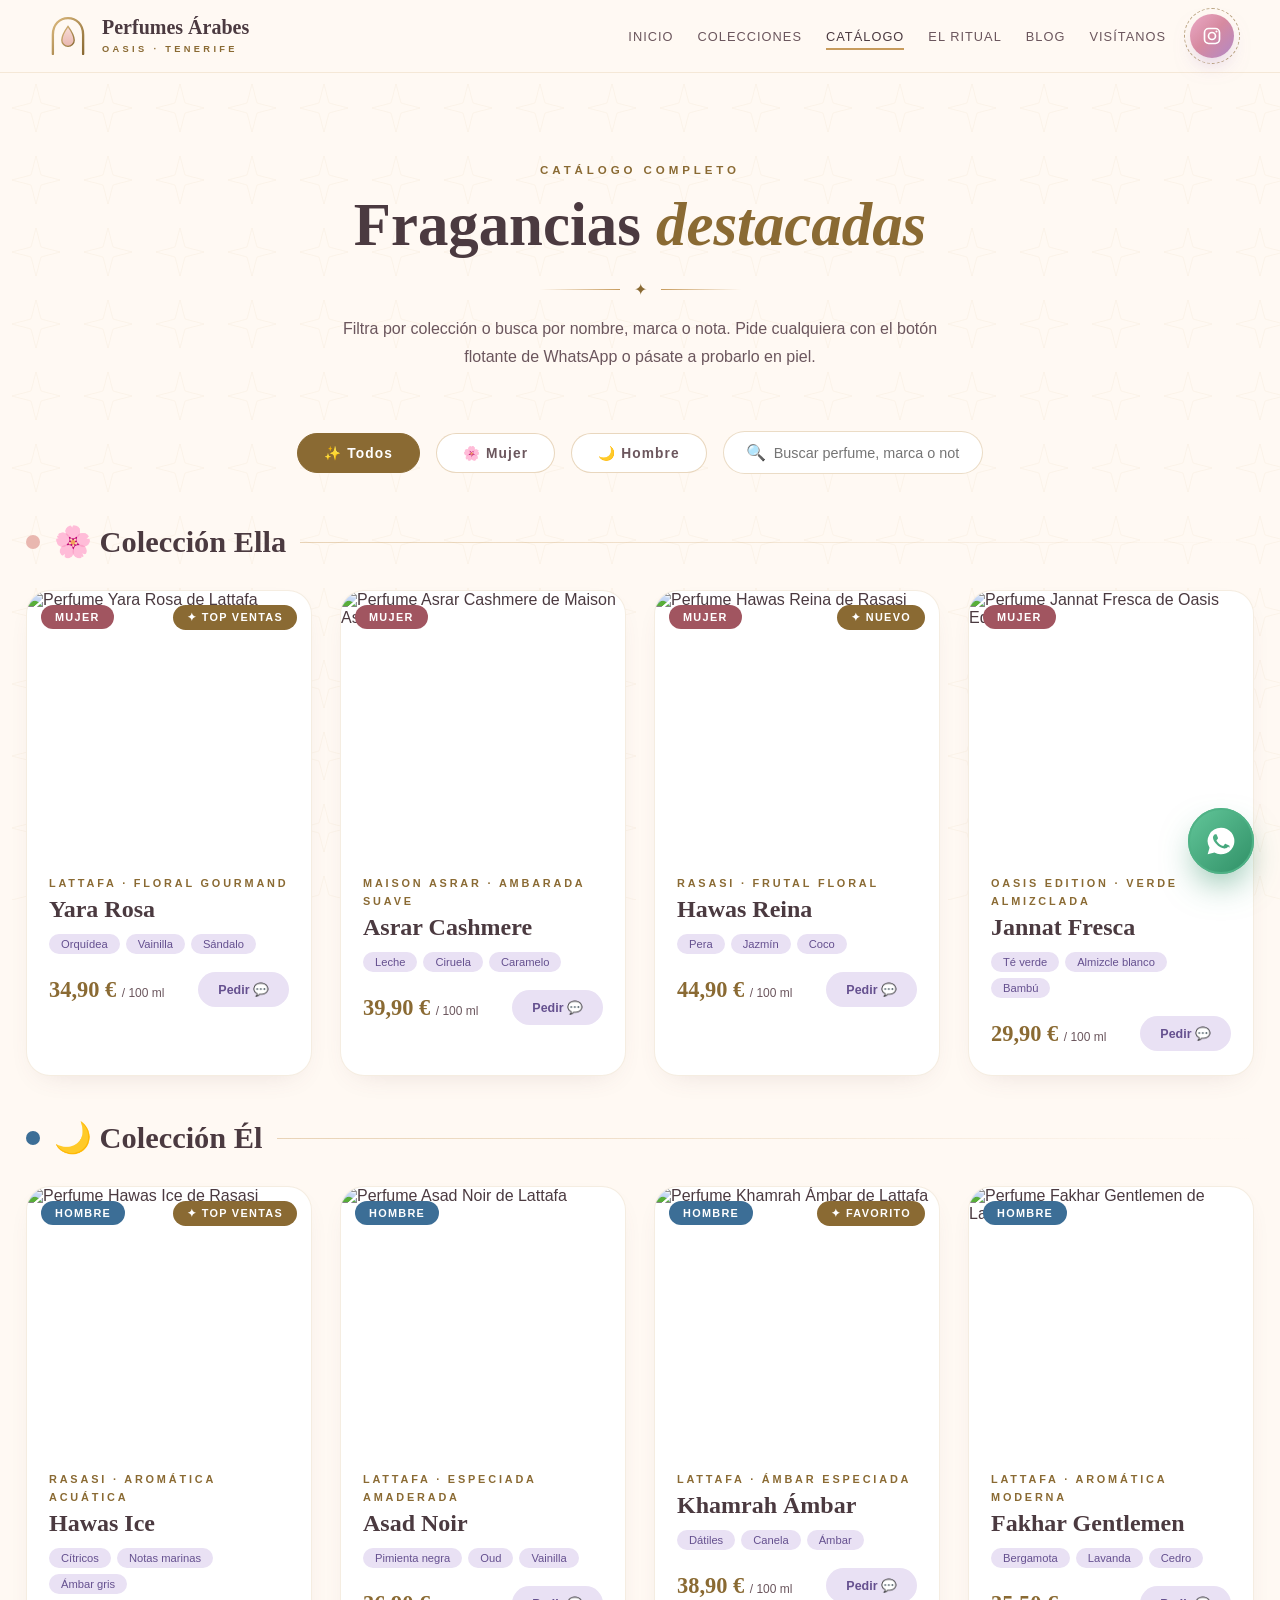
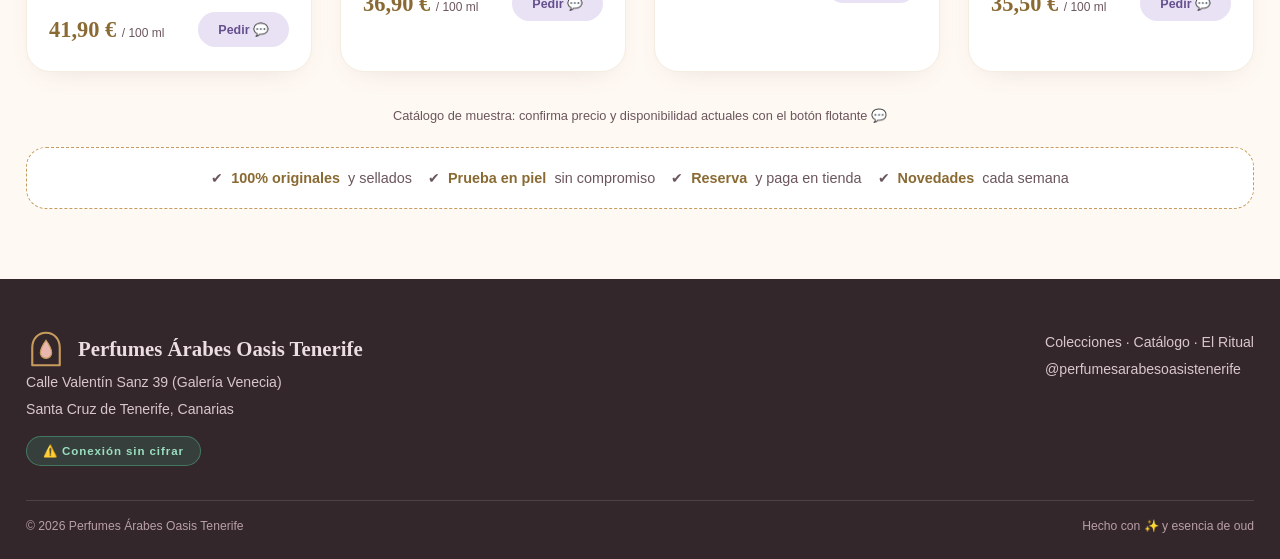
==== catalogo.html @ 7eac2995 "Add files via upload" ====
<!DOCTYPE html>
<!-- ═══════════════════════════════════════════════════════════════
     ARCHIVO 4/5 · catalogo.html
     ═══════════════════════════════════════════════════════════════ -->
<html lang="es">
<head>
<meta charset="UTF-8">
<meta name="viewport" content="width=device-width, initial-scale=1.0">
<title>Catálogo de perfumes árabes | Perfumes Árabes Oasis Tenerife</title>
<meta name="description" content="Catálogo completo de perfumes árabes originales en Tenerife: Lattafa, Rasasi, Armaf, Maison Asrar. Filtra por mujer u hombre y pide por WhatsApp.">
<link rel="icon" href="data:image/svg+xml,<svg xmlns='http://www.w3.org/2000/svg' viewBox='0 0 64 64'><rect width='64' height='64' rx='14' fill='%23FFF9F3'/><path d='M14 52V30C14 17 22 10 32 10s18 7 18 20v22' stroke='%238A6A33' stroke-width='4' fill='none' stroke-linecap='round'/><path d='M32 22c5 7 7 11 7 15a7 7 0 1 1-14 0c0-4 2-8 7-15z' fill='%23E9B7B0'/></svg>">
<link rel="stylesheet" href="https://cdn.jsdelivr.net/npm/@fontsource/fraunces@5/600.css">
<link rel="stylesheet" href="https://cdn.jsdelivr.net/npm/@fontsource/fraunces@5/700.css">
<link rel="stylesheet" href="https://cdn.jsdelivr.net/npm/@fontsource/fraunces@5/600-italic.css">
<link rel="stylesheet" href="https://cdn.jsdelivr.net/npm/@fontsource/jost@5/300.css">
<link rel="stylesheet" href="https://cdn.jsdelivr.net/npm/@fontsource/jost@5/400.css">
<link rel="stylesheet" href="https://cdn.jsdelivr.net/npm/@fontsource/jost@5/500.css">
<link rel="stylesheet" href="https://cdn.jsdelivr.net/npm/@fontsource/jost@5/600.css">
<link rel="stylesheet" href="estilos.css">
</head>
<body>
<a class="saltar" href="#contenido">Saltar al contenido</a>
<header id="header">
  <nav class="nav">
    <a class="logo" href="index.html" aria-label="Inicio Perfumes Árabes Oasis Tenerife">
      <svg viewBox="0 0 64 64" fill="none" aria-hidden="true"><defs><linearGradient id="oroG" x1="0" y1="0" x2="1" y2="1"><stop offset="0" stop-color="#DDBA7E"/><stop offset="1" stop-color="#8A6A33"/></linearGradient><linearGradient id="rosaG" x1="0" y1="0" x2="0" y2="1"><stop offset="0" stop-color="#F7DCD7"/><stop offset="1" stop-color="#E9B7B0"/></linearGradient></defs><path d="M10 58 V30 C10 15 20 6 32 6 C44 6 54 15 54 30 V58" stroke="url(#oroG)" stroke-width="3.4" stroke-linecap="round"/><path d="M10 58 H54" stroke="url(#oroG)" stroke-width="3.4" stroke-linecap="round"/><path d="M32 18 C38.5 27 41 32.5 41 38 a9 9 0 1 1 -18 0 C23 32.5 25.5 27 32 18 Z" fill="url(#rosaG)" stroke="url(#oroG)" stroke-width="2"/></svg>
      <span class="logo-nombre"><b>Perfumes Árabes</b><span>Oasis · Tenerife</span></span>
    </a>
    <div class="nav-links" id="navLinks">
      <a href="index.html">Inicio</a>
      <a href="colecciones.html">Colecciones</a>
      <a href="catalogo.html" class="actual">Catálogo</a>
      <a href="ritual.html">El Ritual</a>
      <a href="index.html#blog">Blog</a>
      <a href="index.html#visita">Visítanos</a>
    </div>
    <a class="btn-ig-circ" href="https://www.instagram.com/perfumesarabesoasistenerife/" target="_blank" rel="noopener" aria-label="Instagram">
      <svg viewBox="0 0 24 24" fill="none" stroke="currentColor" stroke-width="2"><rect x="3" y="3" width="18" height="18" rx="5"/><circle cx="12" cy="12" r="4.2"/><circle cx="17.4" cy="6.6" r="1.3" fill="currentColor" stroke="none"/></svg>
    </a>
    <button class="burger" id="burger" aria-label="Abrir menú"><i></i><i></i><i></i></button>
  </nav>
</header>
<main id="contenido">
  <div class="page-hero">
    <span class="kicker">Catálogo completo</span>
    <h1>Fragancias <em>destacadas</em></h1>
    <div class="adorno">✦</div>
    <p>Filtra por colección o busca por nombre, marca o nota. Pide cualquiera con el botón flotante de WhatsApp o pásate a probarlo en piel.</p>
  </div>
  <section style="padding-top:0">
    <div class="contenedor">
      <div class="cat-barra reveal">
        <button class="tab activa" data-filtro="todos" type="button">✨ Todos</button>
        <button class="tab" data-filtro="mujer" type="button">🌸 Mujer</button>
        <button class="tab" data-filtro="hombre" type="button">🌙 Hombre</button>
        <label class="buscador">🔍<input id="buscador" type="text" placeholder="Buscar perfume, marca o nota…" aria-label="Buscar perfume"></label>
      </div>
      <div id="catalogoZona"></div>
      <div class="sin-resultados" id="sinResultados"><b>Sin resultados…</b>Prueba con otra búsqueda o consúltanos con el botón flotante, ¡seguro que lo tenemos!</div>
      <p class="nota-catalogo">Catálogo de muestra: confirma precio y disponibilidad actuales con el botón flotante 💬</p>
      <div class="confianza reveal">
        <span>✔ <b>100% originales</b> y sellados</span>
        <span>✔ <b>Prueba en piel</b> sin compromiso</span>
        <span>✔ <b>Reserva</b> y paga en tienda</span>
        <span>✔ <b>Novedades</b> cada semana</span>
      </div>
    </div>
  </section>
</main>
<footer>
  <div class="foot-int">
    <div>
      <div class="foot-logo"><svg viewBox="0 0 64 64" width="40" height="40" fill="none" aria-hidden="true"><path d="M10 58 V30 C10 15 20 6 32 6 C44 6 54 15 54 30 V58 M10 58 H54" stroke="#C79B5C" stroke-width="3.4" stroke-linecap="round"/><path d="M32 18 C38.5 27 41 32.5 41 38 a9 9 0 1 1 -18 0 C23 32.5 25.5 27 32 18 Z" fill="#E9B7B0" stroke="#C79B5C" stroke-width="2"/></svg><b>Perfumes Árabes Oasis Tenerife</b></div>
      <p>Calle Valentín Sanz 39 (Galería Venecia)<br>Santa Cruz de Tenerife, Canarias</p>
      <span class="ssl-badge" id="sslBadge">🔒 Comprobando conexión…</span>
    </div>
    <div>
      <p><a href="colecciones.html">Colecciones</a> · <a href="catalogo.html">Catálogo</a> · <a href="ritual.html">El Ritual</a><br>
      <a href="https://www.instagram.com/perfumesarabesoasistenerife/" target="_blank" rel="noopener">@perfumesarabesoasistenerife</a></p>
    </div>
  </div>
  <div class="foot-fin"><span>© <span id="anio"></span> Perfumes Árabes Oasis Tenerife</span><span>Hecho con ✨ y esencia de oud</span></div>
</footer>
<a class="wa-flotante" id="waFlotante" target="_blank" rel="noopener" aria-label="Chatear por WhatsApp">
  <span class="tip">¿Te asesoramos? 💬</span>
  <svg viewBox="0 0 24 24"><path d="M12 2a10 10 0 0 0-8.6 15.1L2 22l5.1-1.3A10 10 0 1 0 12 2Zm5.3 14.1c-.2.7-1.3 1.3-1.9 1.4-.5.1-1.1.2-3.4-.7-2.9-1.2-4.7-4.1-4.9-4.3-.1-.2-1.1-1.5-1.1-2.9s.7-2 1-2.3c.2-.3.5-.3.7-.3h.5c.2 0 .4 0 .6.4l.9 2.1c.1.2.1.4 0 .6l-.4.6-.5.5c-.1.2-.3.3-.1.6.2.3.8 1.4 1.8 2.2 1.3 1.1 2.3 1.5 2.7 1.6.3.2.5.1.7-.1l1-1.2c.2-.3.4-.2.7-.1l2.1 1c.3.2.5.3.6.4.1.2.1.8-.1 1.5Z"/></svg>
</a>
<script>
const WA_NUM = "34600000000"; /* ⚠️ número real */
document.getElementById("waFlotante").href = "https://wa.me/" + WA_NUM + "?text=" + encodeURIComponent("¡Hola Perfumes Árabes Oasis Tenerife! ✨ Me gustaría hacer una consulta.");
const B = "https://image.qwenlm.ai/public_source/9ea4a34a-b84f-4d89-89a6-b1b1ad65ca67/";
const PERFUMES = [
 {cat:"mujer",marca:"Lattafa",nombre:"Yara Rosa",familia:"Floral gourmand",notas:["Orquídea","Vainilla","Sándalo"],precio:34.90,ml:100,badge:"Top ventas",img:B+"183f90a40-5423-4410-a9bf-c53046f71e48.png"},
 {cat:"mujer",marca:"Maison Asrar",nombre:"Asrar Cashmere",familia:"Ambarada suave",notas:["Leche","Ciruela","Caramelo"],precio:39.90,ml:100,badge:"",img:B+"1d690d383-07b8-4b48-b58b-5b8f23ed023a.png"},
 {cat:"mujer",marca:"Rasasi",nombre:"Hawas Reina",familia:"Frutal floral",notas:["Pera","Jazmín","Coco"],precio:44.90,ml:100,badge:"Nuevo",img:B+"1e88ecbef-e0c3-4a31-af6c-df0971a41ed3.png"},
 {cat:"mujer",marca:"Oasis Edition",nombre:"Jannat Fresca",familia:"Verde almizclada",notas:["Té verde","Almizcle blanco","Bambú"],precio:29.90,ml:100,badge:"",img:B+"14ba7c633-4705-4298-abd3-602b2f117669.png"},
 {cat:"hombre",marca:"Rasasi",nombre:"Hawas Ice",familia:"Aromática acuática",notas:["Cítricos","Notas marinas","Ámbar gris"],precio:41.90,ml:100,badge:"Top ventas",img:B+"11033dd5c-a6d6-4575-8238-187cd9f89d6a.png"},
 {cat:"hombre",marca:"Lattafa",nombre:"Asad Noir",familia:"Especiada amaderada",notas:["Pimienta negra","Oud","Vainilla"],precio:36.90,ml:100,badge:"",img:B+"1c34ff835-3565-4caa-80cb-2bb3a73468b4.png"},
 {cat:"hombre",marca:"Lattafa",nombre:"Khamrah Ámbar",familia:"Ámbar especiada",notas:["Dátiles","Canela","Ámbar"],precio:38.90,ml:100,badge:"Favorito",img:B+"15cc1fac9-7d9c-47b3-8a02-0dbb49691a43.png"},
 {cat:"hombre",marca:"Lattafa",nombre:"Fakhar Gentlemen",familia:"Aromática moderna",notas:["Bergamota","Lavanda","Cedro"],precio:35.50,ml:100,badge:"",img:B+"1a53f4d69-f909-496a-acaf-427a6c040277.png"}
];
let filtroActual = "todos", textoBusqueda = "";
function tarjeta(perf, i){
  const badge = perf.cat === "mujer" ? '<span class="card-badge badge-mujer">Mujer</span>' : '<span class="card-badge badge-hombre">Hombre</span>';
  const extra = perf.badge ? '<span class="card-badge extra">✦ ' + perf.badge + '</span>' : "";
  return '<article class="card" style="animation-delay:' + (i*70) + 'ms"><div class="card-img">' + badge + extra +
  '<img loading="lazy" decoding="async" src="' + perf.img + '" alt="Perfume ' + perf.nombre + ' de ' + perf.marca + '"></div>' +
  '<div class="card-cuerpo"><span class="card-marca">' + perf.marca + ' · ' + perf.familia + '</span>' +
  '<h3 class="card-nombre">' + perf.nombre + '</h3><div class="card-notas">' + perf.notas.map(function(n){return "<i>"+n+"</i>";}).join("") + '</div>' +
  '<div class="card-pie"><span class="card-precio">' + perf.precio.toFixed(2).replace(".",",") + ' € <small>/ ' + perf.ml + ' ml</small></span>' +
  '<a class="mini-btn" target="_blank" rel="noopener" href="https://wa.me/' + WA_NUM + '?text=' + encodeURIComponent("¡Hola! ✨ Me interesa " + perf.nombre + " (" + perf.marca + "). ¿Está disponible?") + '">Pedir 💬</a></div></div></article>';
}
function grupo(titulo, clase, lista){
  if(!lista.length) return "";
  return '<h3 class="grupo-titulo ' + clase + '" style="margin-top:44px"><span class="punto"></span>' + titulo + '</h3><div class="grid">' + lista.map(tarjeta).join("") + '</div>';
}
function render(){
  const lista = PERFUMES.filter(function(p){
    return (p.nombre + " " + p.marca + " " + p.familia + " " + p.notas.join(" ")).toLowerCase().indexOf(textoBusqueda) !== -1;
  });
  const mujeres = lista.filter(function(p){return p.cat==="mujer";});
  const hombres = lista.filter(function(p){return p.cat==="hombre";});
  let html = "";
  if(filtroActual === "mujer") html = grupo("🌸 Colección Ella","g-mujer",mujeres);
  else if(filtroActual === "hombre") html = grupo("🌙 Colección Él","g-hombre",hombres);
  else html = grupo("🌸 Colección Ella","g-mujer",mujeres) + grupo("🌙 Colección Él","g-hombre",hombres);
  document.getElementById("catalogoZona").innerHTML = html;
  document.getElementById("sinResultados").style.display = lista.length ? "none" : "block";
}
render();
document.querySelectorAll(".tab").forEach(function(t){
  t.addEventListener("click", function(){
    document.querySelectorAll(".tab").forEach(function(x){x.classList.remove("activa");});
    t.classList.add("activa");
    filtroActual = t.dataset.filtro;
    render();
  });
});
document.getElementById("buscador").addEventListener("input", function(ev){
  textoBusqueda = ev.target.value.trim().toLowerCase();
  render();
});
window.addEventListener("scroll", function(){ document.getElementById("header").classList.toggle("scrolled", window.scrollY > 30); }, {passive:true});
document.getElementById("burger").addEventListener("click", function(){ document.getElementById("navLinks").classList.toggle("abierto"); });
document.querySelectorAll(".nav-links a").forEach(function(a){ a.addEventListener("click", function(){ document.getElementById("navLinks").classList.remove("abierto"); }); });
const obs = new IntersectionObserver(function(e){ e.forEach(function(x){ if(x.isIntersecting){ x.target.classList.add("visible"); obs.unobserve(x.target); } }); },{threshold:.15});
document.querySelectorAll(".reveal").forEach(function(el){ obs.observe(el); });
document.getElementById("anio").textContent = new Date().getFullYear();
document.getElementById("sslBadge").textContent = location.protocol === "https:" ? "🔒 Conexión segura · Certificado SSL activo" : "⚠️ Conexión sin cifrar";
</script>
</body>
</html>
---- estilos.css ----
/* ═══════════════════════════════════════════════════════════════
   ARCHIVO 2/5 · estilos.css  (compartido por las 3 subpáginas)
   ═══════════════════════════════════════════════════════════════ */
:root{
  --crema:#FFF9F3;--marfil:#FBF1E8;--rosa:#F7DCD7;--rosa-f:#E9B7B0;--rosa-t:#A15560;
  --lila:#E9E1F4;--lila-t:#65508F;--menta:#DDEFE4;--menta-t:#2E7A58;--cielo:#DFEAF2;--cielo-t:#3C6E96;
  --oro:#C79B5C;--oro-osc:#8A6A33;--oro-claro:#DDBA7E;--tinta:#4B3A40;--tinta-suave:#6B565D;--noche:#33272C;
  --wa:#4FB286;--wa-osc:#2F8F66;--sombra:0 24px 60px -24px rgba(110,70,80,.28);
  --f-d:'Fraunces',serif;--f-b:'Jost',sans-serif;
}
*{margin:0;padding:0;box-sizing:border-box}
html{scroll-behavior:smooth}
body{font-family:var(--f-b);color:var(--tinta);background:var(--crema);overflow-x:hidden}
body::before{content:"";position:fixed;inset:0;pointer-events:none;opacity:.6;
  background-image:url("data:image/svg+xml,<svg xmlns='http://www.w3.org/2000/svg' width='72' height='72'><path d='M36 12l5 19 19 5-19 5-5 19-5-19-19-5 19-5z' fill='none' stroke='%23C79B5C' stroke-opacity='.10'/></svg>")}
header,main,footer{position:relative;z-index:1}
img{max-width:100%;display:block}
a{text-decoration:none;color:inherit}
h1,h2,h3{font-family:var(--f-d)}
:focus-visible{outline:3px solid var(--oro);outline-offset:3px;border-radius:8px}
::selection{background:var(--rosa);color:var(--rosa-t)}
.saltar{position:absolute;left:-999px;top:0;background:var(--tinta);color:#fff;padding:12px 20px;border-radius:0 0 12px 0;z-index:600;font-weight:600}
.saltar:focus{left:0}
/* HEADER */
header{position:fixed;top:0;left:0;right:0;z-index:300;padding:14px 0;background:rgba(255,249,243,.9);backdrop-filter:blur(16px);border-bottom:1px solid rgba(199,155,92,.18);transition:box-shadow .4s}
header.scrolled{box-shadow:0 10px 34px -18px rgba(110,70,80,.25)}
.nav{max-width:1240px;margin:auto;padding:0 26px;display:flex;align-items:center;gap:24px}
.logo{display:flex;align-items:center;gap:12px}
.logo svg{width:44px;height:44px;transition:transform .5s}
.logo:hover svg{transform:rotate(-8deg) scale(1.08)}
.logo-nombre b{font-family:var(--f-d);font-size:1.25rem;font-weight:700;display:block;line-height:1.05}
.logo-nombre span{font-size:.58rem;letter-spacing:.36em;text-transform:uppercase;color:var(--oro-osc);font-weight:600}
.nav-links{display:flex;gap:24px;margin-left:auto;font-size:.8rem;font-weight:500;letter-spacing:.08em;text-transform:uppercase}
.nav-links a{position:relative;padding:6px 0;color:var(--tinta-suave);transition:color .3s}
.nav-links a::after{content:"";position:absolute;left:0;bottom:0;width:0;height:2px;background:var(--oro);transition:width .35s}
.nav-links a:hover,.nav-links a.actual{color:var(--tinta)}
.nav-links a:hover::after,.nav-links a.actual::after{width:100%}
.burger{display:none;margin-left:auto;background:none;border:none;cursor:pointer;flex-direction:column;gap:5px;padding:6px}
.burger i{width:26px;height:2px;background:var(--tinta);border-radius:2px}
.btn-ig-circ{width:44px;height:44px;flex:none;border-radius:50%;display:grid;place-items:center;position:relative;background:linear-gradient(135deg,#EBA9C6,#D68AA0 48%,#B188C6);color:#fff;box-shadow:0 10px 22px -8px rgba(177,136,198,.6);transition:transform .35s}
.btn-ig-circ svg{width:20px;height:20px}
.btn-ig-circ::before{content:"";position:absolute;inset:-6px;border-radius:50%;border:1.5px dashed rgba(138,106,51,.6);animation:rotar 12s linear infinite}
.btn-ig-circ:hover{transform:scale(1.14)}
@keyframes rotar{to{transform:rotate(360deg)}}
/* CABECERA DE PÁGINA */
.page-hero{max-width:1240px;margin:auto;padding:160px 26px 60px;text-align:center}
.page-hero .kicker{font-size:.72rem;letter-spacing:.34em;text-transform:uppercase;color:var(--oro-osc);font-weight:600}
.page-hero h1{font-size:clamp(2.4rem,5vw,3.8rem);font-weight:600;margin-top:12px}
.page-hero h1 em{font-style:italic;color:var(--oro-osc)}
.page-hero p{color:var(--tinta-suave);font-weight:300;max-width:640px;margin:16px auto 0;line-height:1.75}
.adorno{display:flex;align-items:center;justify-content:center;gap:14px;margin-top:20px;color:var(--oro-osc)}
.adorno::before,.adorno::after{content:"";width:80px;height:1px;background:linear-gradient(90deg,transparent,var(--oro))}
.adorno::after{background:linear-gradient(90deg,var(--oro),transparent)}
section{padding:70px 26px}
.contenedor{max-width:1240px;margin:auto}
/* GRUPOS Y TARJETAS */
.grupo-titulo{display:flex;align-items:center;gap:14px;margin:0 0 30px;font-family:var(--f-d);font-size:1.9rem;font-weight:700}
.grupo-titulo .punto{width:14px;height:14px;border-radius:50%}
.grupo-titulo.g-mujer .punto{background:var(--rosa-f)}
.grupo-titulo.g-hombre .punto{background:var(--cielo-t)}
.grupo-titulo::after{content:"";flex:1;height:1px;background:linear-gradient(90deg,rgba(199,155,92,.4),transparent)}
.grupo-sub{color:var(--tinta-suave);font-weight:300;margin:-16px 0 30px;max-width:640px}
.grid{display:grid;grid-template-columns:repeat(auto-fill,minmax(260px,1fr));gap:28px}
.card{background:#fff;border-radius:24px;overflow:hidden;border:1px solid rgba(199,155,92,.18);box-shadow:0 10px 30px -16px rgba(110,70,80,.2);transition:transform .4s,box-shadow .4s;position:relative;animation:aparecer .7s ease both}
.card:hover{transform:translateY(-8px);box-shadow:var(--sombra)}
@keyframes aparecer{from{opacity:0;transform:translateY(26px) scale(.96)}to{opacity:1;transform:none}}
.card-img{height:260px;overflow:hidden;position:relative}
.card-img img{width:100%;height:100%;object-fit:cover;transition:transform .9s cubic-bezier(.2,.7,.2,1)}
.card:hover .card-img img{transform:scale(1.1)}
.card-badge{position:absolute;top:14px;left:14px;padding:6px 14px;border-radius:999px;font-size:.68rem;font-weight:600;letter-spacing:.12em;text-transform:uppercase;color:#fff;z-index:2}
.badge-mujer{background:var(--rosa-t)}
.badge-hombre{background:var(--cielo-t)}
.card-badge.extra{left:auto;right:14px;background:var(--oro-osc)}
.card-cuerpo{padding:22px 22px 24px}
.card-marca{font-size:.68rem;letter-spacing:.26em;text-transform:uppercase;color:var(--oro-osc);font-weight:600}
.card-nombre{font-family:var(--f-d);font-size:1.5rem;font-weight:700;margin:5px 0 11px}
.card-notas{display:flex;flex-wrap:wrap;gap:6px;margin-bottom:18px}
.card-notas i{font-style:normal;font-size:.7rem;font-weight:500;padding:4px 12px;border-radius:999px;background:var(--lila);color:var(--lila-t)}
.card-pie{display:flex;align-items:center;justify-content:space-between;gap:10px}
.card-precio{font-family:var(--f-d);font-size:1.4rem;font-weight:700;color:var(--oro-osc)}
.card-precio small{font-size:.75rem;color:var(--tinta-suave);font-family:var(--f-b);font-weight:400}
.mini-btn{border:none;cursor:pointer;border-radius:999px;padding:10px 20px;font-family:var(--f-b);font-size:.78rem;font-weight:600;background:var(--lila);color:var(--lila-t);transition:transform .3s;display:inline-block}
.mini-btn:hover{transform:translateY(-2px)}
/* FILTROS Y BUSCADOR (catálogo) */
.cat-barra{display:flex;gap:16px;align-items:center;justify-content:center;flex-wrap:wrap;margin-bottom:50px}
.tab{border:1.5px solid rgba(199,155,92,.4);background:#fff;border-radius:999px;cursor:pointer;padding:11px 26px;font-family:var(--f-b);font-weight:600;font-size:.86rem;letter-spacing:.08em;color:var(--tinta-suave);transition:all .35s}
.tab:hover{transform:translateY(-2px)}
.tab.activa[data-filtro="todos"]{background:var(--oro-osc);border-color:var(--oro-osc);color:#fff}
.tab.activa[data-filtro="mujer"]{background:var(--rosa-t);border-color:var(--rosa-t);color:#fff}
.tab.activa[data-filtro="hombre"]{background:var(--cielo-t);border-color:var(--cielo-t);color:#fff}
.buscador{display:flex;align-items:center;gap:8px;background:#fff;border:1.5px solid rgba(199,155,92,.35);border-radius:999px;padding:11px 22px;min-width:260px}
.buscador input{border:none;outline:none;font-family:var(--f-b);font-size:.9rem;width:100%;background:transparent;color:var(--tinta)}
.sin-resultados{text-align:center;padding:50px 20px;color:var(--tinta-suave);font-weight:300;display:none}
.sin-resultados b{font-family:var(--f-d);font-size:1.5rem;display:block;margin-bottom:8px}
.nota-catalogo{text-align:center;font-size:.8rem;color:var(--tinta-suave);margin-top:36px}
.confianza{display:flex;flex-wrap:wrap;gap:16px;justify-content:center;background:#fff;border:1.5px dashed var(--oro);border-radius:20px;padding:22px 28px;margin-top:24px;font-size:.9rem}
.confianza span{display:flex;gap:8px;color:var(--tinta-suave)}
.confianza b{color:var(--oro-osc)}
/* RITUAL */
#ritual-bloque{background:var(--noche);color:#F3E7DC}
.ritual-grid{display:grid;grid-template-columns:.9fr 1.1fr;gap:60px;align-items:center}
.ritual-img{border-radius:200px 200px 26px 26px;overflow:hidden;border:6px solid rgba(221,186,126,.35);box-shadow:0 30px 70px -30px rgba(0,0,0,.6)}
.ritual-img img{height:540px;width:100%;object-fit:cover;transition:transform .9s}
.ritual-img:hover img{transform:scale(1.06)}
.paso{display:grid;grid-template-columns:86px 1fr;gap:24px;padding:26px 0;border-bottom:1px solid rgba(221,186,126,.2)}
.paso:last-child{border-bottom:none}
.paso .num{font-family:var(--f-d);font-style:italic;font-size:3rem;font-weight:600;color:var(--oro-claro);line-height:1}
.paso h3{font-size:1.5rem;font-weight:700;margin-bottom:6px}
.paso p{color:#CBB7A8;font-weight:300;line-height:1.7}
/* FAQ + VISITA */
.faq-item{border:1px solid rgba(199,155,92,.3);border-radius:16px;background:#fff;margin-bottom:12px;overflow:hidden}
.faq-q{width:100%;text-align:left;border:none;background:none;cursor:pointer;padding:18px 22px;font-family:var(--f-d);font-size:1.1rem;font-weight:600;color:var(--tinta);display:flex;justify-content:space-between;align-items:center;gap:14px}
.faq-q .flecha{transition:transform .4s;color:var(--oro-osc);font-size:1.2rem}
.faq-item.abierto .flecha{transform:rotate(45deg)}
.faq-a{max-height:0;overflow:hidden;transition:max-height .5s ease}
.faq-a p{padding:0 22px 20px;font-weight:300;line-height:1.7}
.visita-card{max-width:940px;margin:auto;background:rgba(255,255,255,.92);backdrop-filter:blur(10px);border-radius:32px;padding:50px;display:grid;grid-template-columns:1.2fr .8fr;gap:44px;box-shadow:var(--sombra)}
.visita-card h2{font-size:2.2rem;font-weight:700;margin-bottom:8px}
.visita-card h2 em{color:var(--oro-osc);font-style:italic}
.visita-card .dir{font-size:1.02rem;font-weight:500;color:var(--rosa-t);margin-bottom:20px}
.horario{width:100%;border-collapse:collapse;font-size:.94rem}
.horario td{padding:10px 0;border-bottom:1px dashed rgba(199,155,92,.4)}
.horario td:last-child{text-align:right;color:var(--tinta-suave);font-weight:300}
.visita-ctas{display:flex;flex-direction:column;gap:16px;justify-content:center}
.visita-nota{background:var(--menta);border:1.5px dashed var(--menta-t);color:var(--menta-t);border-radius:18px;padding:18px 20px;font-size:.92rem;font-weight:500;line-height:1.55}
.btn-maps{background:#fff;border:1.5px solid rgba(199,155,92,.4);color:var(--oro-osc);border-radius:999px;padding:13px 26px;font-family:var(--f-b);font-weight:600;font-size:.86rem;display:inline-flex;gap:8px;align-items:center;justify-content:center;transition:all .3s}
.btn-maps:hover{background:var(--oro-osc);border-color:var(--oro-osc);color:#fff;transform:translateY(-3px)}
.enlace-ig{display:inline-flex;align-items:center;gap:9px;font-weight:500;color:var(--rosa-t);transition:gap .3s}
.enlace-ig:hover{gap:13px}
.enlace-ig .circ-ig{width:27px;height:27px;border-radius:50%;display:grid;place-items:center;flex:none;color:#fff;background:linear-gradient(135deg,#EBA9C6,#D68AA0 48%,#B188C6)}
.enlace-ig .circ-ig svg{width:13px;height:13px}
/* FOOTER */
footer{background:var(--noche);color:#EBDDE2;padding:50px 26px 26px}
.foot-int{max-width:1240px;margin:auto;display:flex;justify-content:space-between;gap:30px;flex-wrap:wrap;align-items:flex-start}
.foot-logo{display:flex;gap:12px;align-items:center}
.foot-logo b{font-family:var(--f-d);font-size:1.3rem}
footer p,footer a{font-weight:300;font-size:.88rem;line-height:1.9;color:#D9C6CC}
footer a:hover{color:#fff}
.ssl-badge{display:inline-flex;align-items:center;gap:8px;margin-top:14px;background:rgba(79,178,134,.18);border:1px solid rgba(79,178,134,.5);color:#9ADFC0;border-radius:999px;padding:7px 16px;font-size:.72rem;font-weight:600;letter-spacing:.08em}
.foot-fin{max-width:1240px;margin:34px auto 0;padding-top:18px;border-top:1px solid rgba(235,221,226,.15);font-size:.76rem;font-weight:300;color:#B99FA6;display:flex;justify-content:space-between;gap:12px;flex-wrap:wrap}
/* WHATSAPP FLOTANTE */
.wa-flotante{position:fixed;bottom:26px;right:26px;z-index:350;width:66px;height:66px;border-radius:50%;background:linear-gradient(135deg,#63C79A,var(--wa-osc));display:flex;align-items:center;justify-content:center;box-shadow:0 16px 34px -8px rgba(47,143,102,.6);transition:transform .3s}
.wa-flotante:hover{transform:scale(1.1) rotate(6deg)}
.wa-flotante svg{width:32px;height:32px;fill:#fff}
.wa-flotante::before{content:"";position:absolute;inset:0;border-radius:50%;border:2px solid var(--wa);animation:pulso 2s infinite}
@keyframes pulso{0%{transform:scale(1);opacity:.9}100%{transform:scale(1.7);opacity:0}}
.wa-flotante .tip{position:absolute;right:78px;background:#fff;color:var(--tinta);font-size:.78rem;font-weight:600;padding:8px 14px;border-radius:12px;white-space:nowrap;box-shadow:var(--sombra);opacity:0;transform:translateX(8px);transition:.35s;pointer-events:none}
.wa-flotante:hover .tip{opacity:1;transform:none}
.reveal{opacity:0;transform:translateY(40px);transition:opacity .9s cubic-bezier(.2,.7,.2,1),transform .9s cubic-bezier(.2,.7,.2,1)}
.reveal.visible{opacity:1;transform:none}
@media(max-width:980px){.ritual-grid,.visita-card{grid-template-columns:1fr}.ritual-img img{height:400px}}
@media(max-width:820px){
  .nav-links{position:fixed;top:72px;left:0;right:0;background:rgba(255,249,243,.98);flex-direction:column;padding:26px;gap:18px;text-align:center;transform:translateY(-140%);transition:transform .4s;border-bottom:1px solid rgba(199,155,92,.2)}
  .nav-links.abierto{transform:none}
  .burger{display:flex}
}
@media(prefers-reduced-motion:reduce){*,*::before,*::after{animation:none!important;transition:none!important}.reveal{opacity:1;transform:none}}
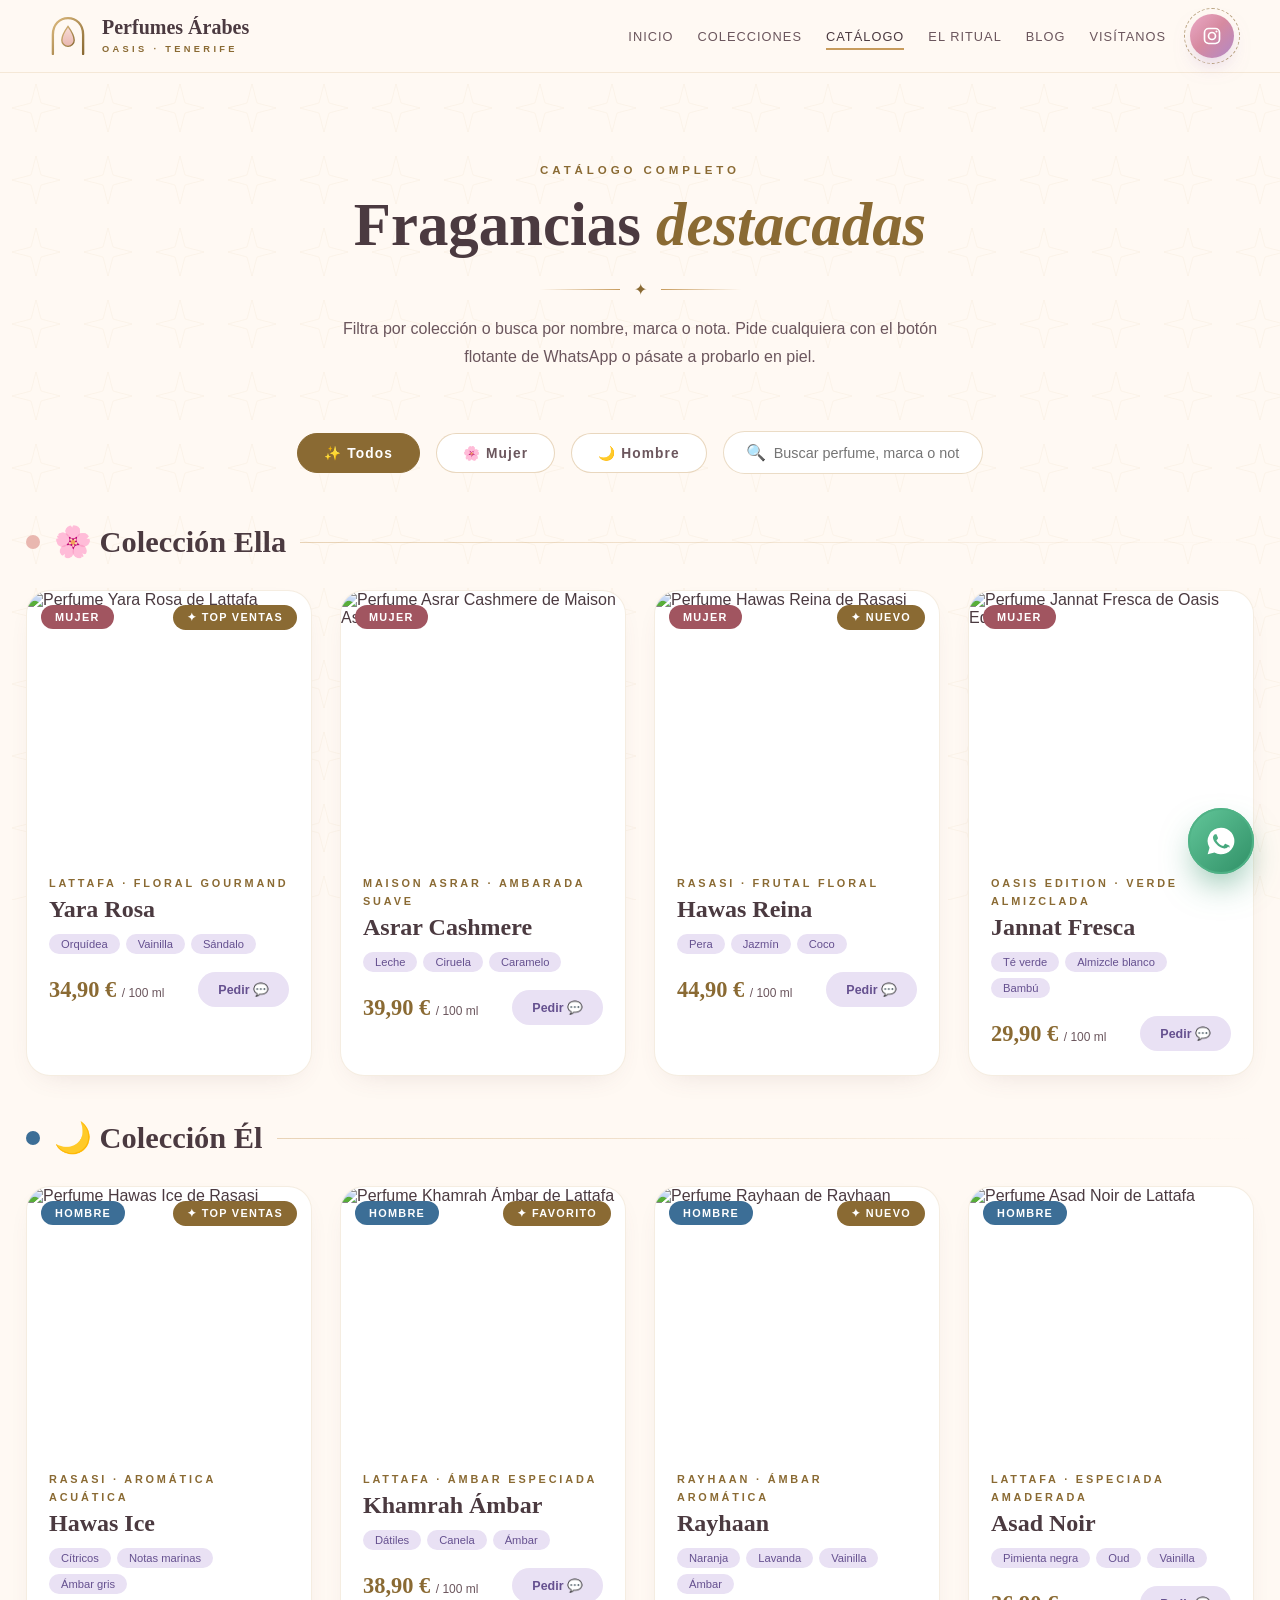
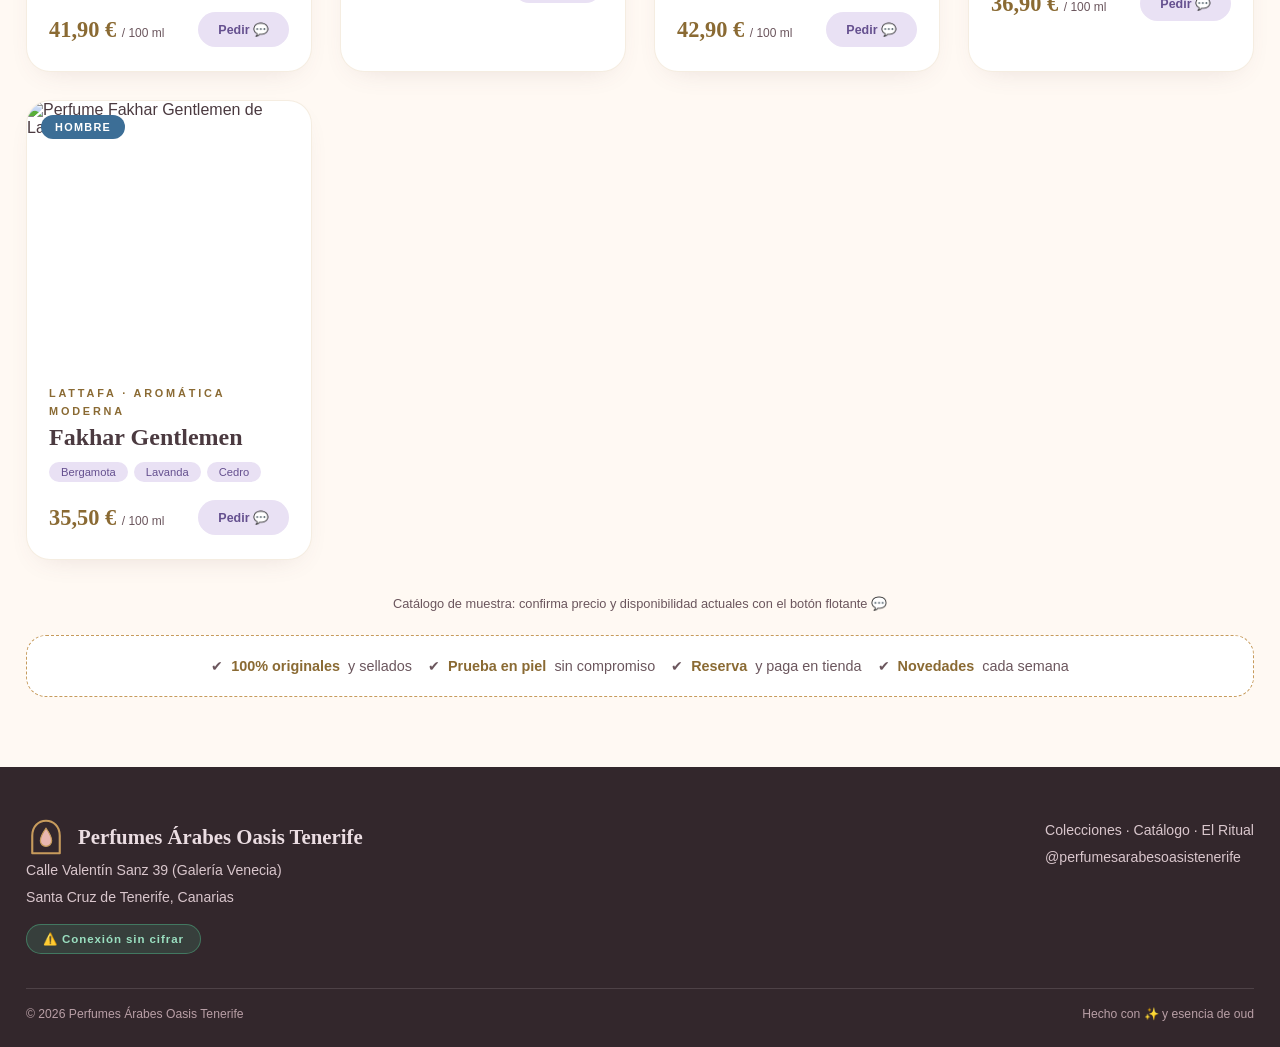
==== commit 9a9d326b: "Add files via upload" ====
--- a/catalogo.html
+++ b/catalogo.html
@@ -1,13 +1,11 @@
 <!DOCTYPE html>
-<!-- ═══════════════════════════════════════════════════════════════
-     ARCHIVO 4/5 · catalogo.html
-     ═══════════════════════════════════════════════════════════════ -->
+<!-- GUARDAR COMO: catalogo.html · Los productos se editan en productos.js -->
 <html lang="es">
 <head>
 <meta charset="UTF-8">
 <meta name="viewport" content="width=device-width, initial-scale=1.0">
 <title>Catálogo de perfumes árabes | Perfumes Árabes Oasis Tenerife</title>
-<meta name="description" content="Catálogo completo de perfumes árabes originales en Tenerife: Lattafa, Rasasi, Armaf, Maison Asrar. Filtra por mujer u hombre y pide por WhatsApp.">
+<meta name="description" content="Catálogo completo de perfumes árabes originales en Tenerife: Lattafa, Rasasi, Armaf, Maison Asrar, Rayhaan. Filtra por mujer u hombre y pide por WhatsApp.">
 <link rel="icon" href="data:image/svg+xml,<svg xmlns='http://www.w3.org/2000/svg' viewBox='0 0 64 64'><rect width='64' height='64' rx='14' fill='%23FFF9F3'/><path d='M14 52V30C14 17 22 10 32 10s18 7 18 20v22' stroke='%238A6A33' stroke-width='4' fill='none' stroke-linecap='round'/><path d='M32 22c5 7 7 11 7 15a7 7 0 1 1-14 0c0-4 2-8 7-15z' fill='%23E9B7B0'/></svg>">
 <link rel="stylesheet" href="https://cdn.jsdelivr.net/npm/@fontsource/fraunces@5/600.css">
 <link rel="stylesheet" href="https://cdn.jsdelivr.net/npm/@fontsource/fraunces@5/700.css">
@@ -31,7 +29,7 @@
       <a href="colecciones.html">Colecciones</a>
       <a href="catalogo.html" class="actual">Catálogo</a>
       <a href="ritual.html">El Ritual</a>
-      <a href="index.html#blog">Blog</a>
+      <a href="blog.html">Blog</a>
       <a href="index.html#visita">Visítanos</a>
     </div>
     <a class="btn-ig-circ" href="https://www.instagram.com/perfumesarabesoasistenerife/" target="_blank" rel="noopener" aria-label="Instagram">
@@ -85,20 +83,10 @@
   <span class="tip">¿Te asesoramos? 💬</span>
   <svg viewBox="0 0 24 24"><path d="M12 2a10 10 0 0 0-8.6 15.1L2 22l5.1-1.3A10 10 0 1 0 12 2Zm5.3 14.1c-.2.7-1.3 1.3-1.9 1.4-.5.1-1.1.2-3.4-.7-2.9-1.2-4.7-4.1-4.9-4.3-.1-.2-1.1-1.5-1.1-2.9s.7-2 1-2.3c.2-.3.5-.3.7-.3h.5c.2 0 .4 0 .6.4l.9 2.1c.1.2.1.4 0 .6l-.4.6-.5.5c-.1.2-.3.3-.1.6.2.3.8 1.4 1.8 2.2 1.3 1.1 2.3 1.5 2.7 1.6.3.2.5.1.7-.1l1-1.2c.2-.3.4-.2.7-.1l2.1 1c.3.2.5.3.6.4.1.2.1.8-.1 1.5Z"/></svg>
 </a>
+<script src="productos.js"></script>
 <script>
 const WA_NUM = "34600000000"; /* ⚠️ número real */
 document.getElementById("waFlotante").href = "https://wa.me/" + WA_NUM + "?text=" + encodeURIComponent("¡Hola Perfumes Árabes Oasis Tenerife! ✨ Me gustaría hacer una consulta.");
-const B = "https://image.qwenlm.ai/public_source/9ea4a34a-b84f-4d89-89a6-b1b1ad65ca67/";
-const PERFUMES = [
- {cat:"mujer",marca:"Lattafa",nombre:"Yara Rosa",familia:"Floral gourmand",notas:["Orquídea","Vainilla","Sándalo"],precio:34.90,ml:100,badge:"Top ventas",img:B+"183f90a40-5423-4410-a9bf-c53046f71e48.png"},
- {cat:"mujer",marca:"Maison Asrar",nombre:"Asrar Cashmere",familia:"Ambarada suave",notas:["Leche","Ciruela","Caramelo"],precio:39.90,ml:100,badge:"",img:B+"1d690d383-07b8-4b48-b58b-5b8f23ed023a.png"},
- {cat:"mujer",marca:"Rasasi",nombre:"Hawas Reina",familia:"Frutal floral",notas:["Pera","Jazmín","Coco"],precio:44.90,ml:100,badge:"Nuevo",img:B+"1e88ecbef-e0c3-4a31-af6c-df0971a41ed3.png"},
- {cat:"mujer",marca:"Oasis Edition",nombre:"Jannat Fresca",familia:"Verde almizclada",notas:["Té verde","Almizcle blanco","Bambú"],precio:29.90,ml:100,badge:"",img:B+"14ba7c633-4705-4298-abd3-602b2f117669.png"},
- {cat:"hombre",marca:"Rasasi",nombre:"Hawas Ice",familia:"Aromática acuática",notas:["Cítricos","Notas marinas","Ámbar gris"],precio:41.90,ml:100,badge:"Top ventas",img:B+"11033dd5c-a6d6-4575-8238-187cd9f89d6a.png"},
- {cat:"hombre",marca:"Lattafa",nombre:"Asad Noir",familia:"Especiada amaderada",notas:["Pimienta negra","Oud","Vainilla"],precio:36.90,ml:100,badge:"",img:B+"1c34ff835-3565-4caa-80cb-2bb3a73468b4.png"},
- {cat:"hombre",marca:"Lattafa",nombre:"Khamrah Ámbar",familia:"Ámbar especiada",notas:["Dátiles","Canela","Ámbar"],precio:38.90,ml:100,badge:"Favorito",img:B+"15cc1fac9-7d9c-47b3-8a02-0dbb49691a43.png"},
- {cat:"hombre",marca:"Lattafa",nombre:"Fakhar Gentlemen",familia:"Aromática moderna",notas:["Bergamota","Lavanda","Cedro"],precio:35.50,ml:100,badge:"",img:B+"1a53f4d69-f909-496a-acaf-427a6c040277.png"}
-];
 let filtroActual = "todos", textoBusqueda = "";
 function tarjeta(perf, i){
   const badge = perf.cat === "mujer" ? '<span class="card-badge badge-mujer">Mujer</span>' : '<span class="card-badge badge-hombre">Hombre</span>';
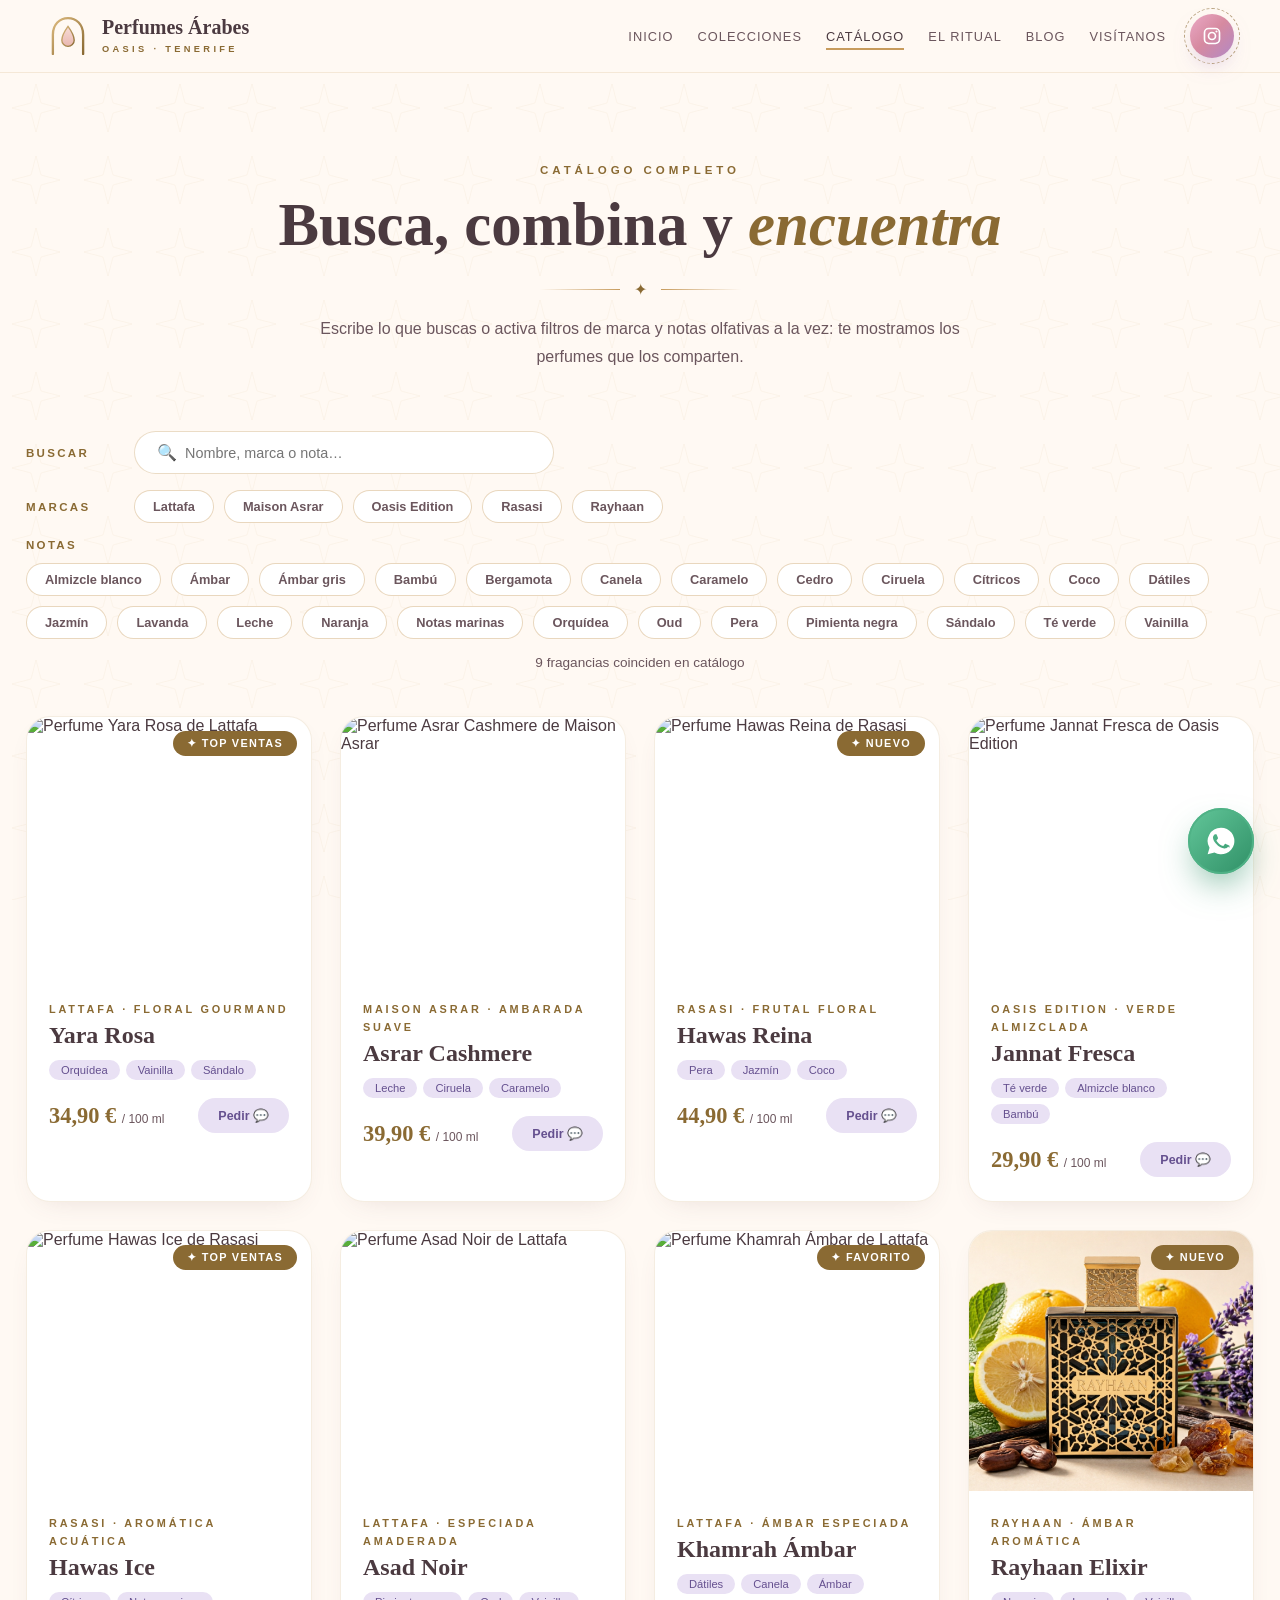
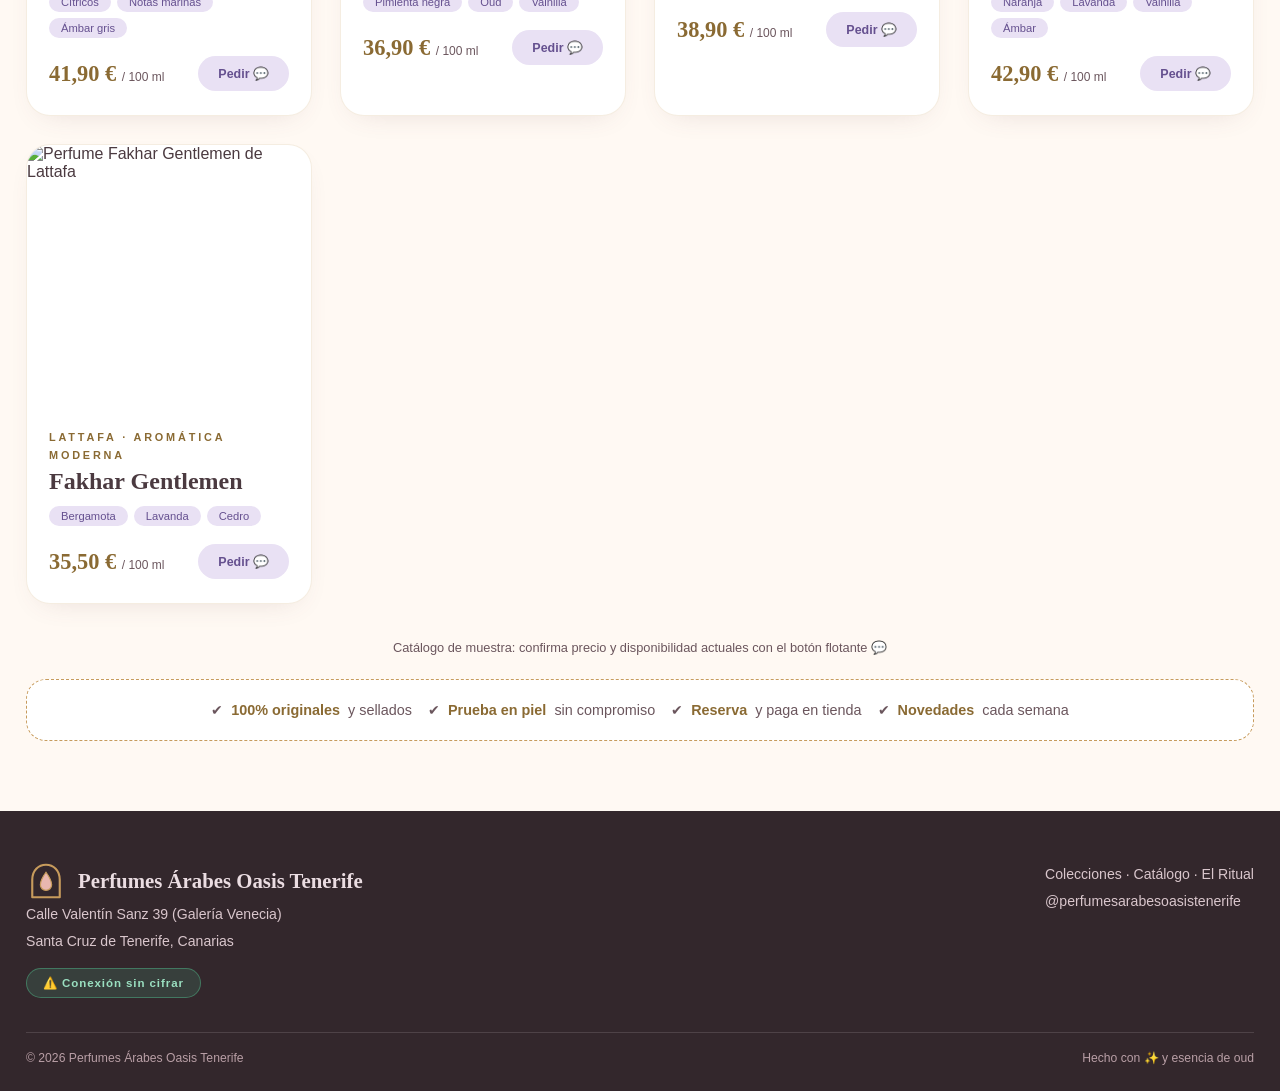
==== commit cc4aac64: "Add files via upload" ====
--- a/catalogo.html
+++ b/catalogo.html
@@ -1,11 +1,11 @@
 <!DOCTYPE html>
-<!-- GUARDAR COMO: catalogo.html · Los productos se editan en productos.js -->
+<!-- GUARDAR COMO: catalogo.html · buscador + filtros por marca y notas -->
 <html lang="es">
 <head>
 <meta charset="UTF-8">
 <meta name="viewport" content="width=device-width, initial-scale=1.0">
 <title>Catálogo de perfumes árabes | Perfumes Árabes Oasis Tenerife</title>
-<meta name="description" content="Catálogo completo de perfumes árabes originales en Tenerife: Lattafa, Rasasi, Armaf, Maison Asrar, Rayhaan. Filtra por mujer u hombre y pide por WhatsApp.">
+<meta name="description" content="Catálogo completo de perfumes árabes originales en Tenerife. Busca por nombre, marca o notas olfativas combinadas: Lattafa, Rasasi, Rayhaan y más.">
 <link rel="icon" href="data:image/svg+xml,<svg xmlns='http://www.w3.org/2000/svg' viewBox='0 0 64 64'><rect width='64' height='64' rx='14' fill='%23FFF9F3'/><path d='M14 52V30C14 17 22 10 32 10s18 7 18 20v22' stroke='%238A6A33' stroke-width='4' fill='none' stroke-linecap='round'/><path d='M32 22c5 7 7 11 7 15a7 7 0 1 1-14 0c0-4 2-8 7-15z' fill='%23E9B7B0'/></svg>">
 <link rel="stylesheet" href="https://cdn.jsdelivr.net/npm/@fontsource/fraunces@5/600.css">
 <link rel="stylesheet" href="https://cdn.jsdelivr.net/npm/@fontsource/fraunces@5/700.css">
@@ -15,6 +15,16 @@
 <link rel="stylesheet" href="https://cdn.jsdelivr.net/npm/@fontsource/jost@5/500.css">
 <link rel="stylesheet" href="https://cdn.jsdelivr.net/npm/@fontsource/jost@5/600.css">
 <link rel="stylesheet" href="estilos.css">
+<style>
+.filtros{max-width:1240px;margin:0 auto 46px;display:flex;flex-direction:column;gap:16px}
+.filtros-fila{display:flex;align-items:center;gap:12px;flex-wrap:wrap}
+.filtros-fila .etq{font-size:.72rem;letter-spacing:.2em;text-transform:uppercase;color:var(--oro-osc);font-weight:600;min-width:96px}
+.chip{border:1.5px solid rgba(199,155,92,.4);background:#fff;border-radius:999px;padding:8px 18px;font-family:var(--f-b);font-size:.8rem;font-weight:600;color:var(--tinta-suave);cursor:pointer;transition:all .3s}
+.chip:hover{transform:translateY(-2px)}
+.chip.activa{background:var(--tinta);border-color:var(--tinta);color:var(--crema)}
+.filtros-info{display:flex;gap:16px;align-items:center;justify-content:center;font-size:.85rem;color:var(--tinta-suave)}
+.limpiar{background:none;border:none;color:var(--rosa-t);font-weight:600;cursor:pointer;font-family:var(--f-b);font-size:.82rem;text-decoration:underline}
+</style>
 </head>
 <body>
 <a class="saltar" href="#contenido">Saltar al contenido</a>
@@ -41,20 +51,20 @@
 <main id="contenido">
   <div class="page-hero">
     <span class="kicker">Catálogo completo</span>
-    <h1>Fragancias <em>destacadas</em></h1>
+    <h1>Busca, combina y <em>encuentra</em></h1>
     <div class="adorno">✦</div>
-    <p>Filtra por colección o busca por nombre, marca o nota. Pide cualquiera con el botón flotante de WhatsApp o pásate a probarlo en piel.</p>
+    <p>Escribe lo que buscas o activa filtros de marca y notas olfativas a la vez: te mostramos los perfumes que los comparten.</p>
   </div>
   <section style="padding-top:0">
     <div class="contenedor">
-      <div class="cat-barra reveal">
-        <button class="tab activa" data-filtro="todos" type="button">✨ Todos</button>
-        <button class="tab" data-filtro="mujer" type="button">🌸 Mujer</button>
-        <button class="tab" data-filtro="hombre" type="button">🌙 Hombre</button>
-        <label class="buscador">🔍<input id="buscador" type="text" placeholder="Buscar perfume, marca o nota…" aria-label="Buscar perfume"></label>
+      <div class="filtros reveal">
+        <div class="filtros-fila"><span class="etq">Buscar</span><label class="buscador" style="flex:1;max-width:420px">🔍<input id="buscador" type="text" placeholder="Nombre, marca o nota…" aria-label="Buscar perfume"></label></div>
+        <div class="filtros-fila"><span class="etq">Marcas</span><div id="chipsMarcas" style="display:flex;gap:10px;flex-wrap:wrap"></div></div>
+        <div class="filtros-fila"><span class="etq">Notas</span><div id="chipsNotas" style="display:flex;gap:10px;flex-wrap:wrap"></div></div>
+        <div class="filtros-info"><span id="contador"></span><button class="limpiar" id="btnLimpiar" type="button" hidden>Limpiar filtros</button></div>
       </div>
-      <div id="catalogoZona"></div>
-      <div class="sin-resultados" id="sinResultados"><b>Sin resultados…</b>Prueba con otra búsqueda o consúltanos con el botón flotante, ¡seguro que lo tenemos!</div>
+      <div class="grid" id="zonaResultados"></div>
+      <div class="sin-resultados" id="sinResultados"><b>Ningún perfume combina todo eso… aún</b>Prueba a quitar alguna nota o consúltanos con el botón flotante: seguro que lo tenemos en tienda.</div>
       <p class="nota-catalogo">Catálogo de muestra: confirma precio y disponibilidad actuales con el botón flotante 💬</p>
       <div class="confianza reveal">
         <span>✔ <b>100% originales</b> y sellados</span>
@@ -87,47 +97,55 @@
 <script>
 const WA_NUM = "34600000000"; /* ⚠️ número real */
 document.getElementById("waFlotante").href = "https://wa.me/" + WA_NUM + "?text=" + encodeURIComponent("¡Hola Perfumes Árabes Oasis Tenerife! ✨ Me gustaría hacer una consulta.");
-let filtroActual = "todos", textoBusqueda = "";
+const selMarcas = new Set(), selNotas = new Set();
+let texto = "";
+function pintarChips(contenedor, lista, set){
+  contenedor.innerHTML = lista.map(function(valor){
+    return '<button class="chip" type="button" data-valor="' + valor + '">' + valor + '</button>';
+  }).join("");
+  contenedor.addEventListener("click", function(ev){
+    const chip = ev.target.closest(".chip");
+    if(!chip) return;
+    const v = chip.dataset.valor;
+    if(set.has(v)){ set.delete(v); chip.classList.remove("activa"); } else { set.add(v); chip.classList.add("activa"); }
+    render();
+  });
+}
+pintarChips(document.getElementById("chipsMarcas"), [...new Set(PERFUMES.map(function(p){return p.marca;}))].sort(), selMarcas);
+pintarChips(document.getElementById("chipsNotas"), [...new Set(PERFUMES.flatMap(function(p){return p.notas;}))].sort(function(a,b){return a.localeCompare(b,"es");}), selNotas);
 function tarjeta(perf, i){
-  const badge = perf.cat === "mujer" ? '<span class="card-badge badge-mujer">Mujer</span>' : '<span class="card-badge badge-hombre">Hombre</span>';
   const extra = perf.badge ? '<span class="card-badge extra">✦ ' + perf.badge + '</span>' : "";
-  return '<article class="card" style="animation-delay:' + (i*70) + 'ms"><div class="card-img">' + badge + extra +
+  return '<article class="card" style="animation-delay:' + (i*70) + 'ms"><div class="card-img">' + extra +
   '<img loading="lazy" decoding="async" src="' + perf.img + '" alt="Perfume ' + perf.nombre + ' de ' + perf.marca + '"></div>' +
   '<div class="card-cuerpo"><span class="card-marca">' + perf.marca + ' · ' + perf.familia + '</span>' +
   '<h3 class="card-nombre">' + perf.nombre + '</h3><div class="card-notas">' + perf.notas.map(function(n){return "<i>"+n+"</i>";}).join("") + '</div>' +
   '<div class="card-pie"><span class="card-precio">' + perf.precio.toFixed(2).replace(".",",") + ' € <small>/ ' + perf.ml + ' ml</small></span>' +
   '<a class="mini-btn" target="_blank" rel="noopener" href="https://wa.me/' + WA_NUM + '?text=' + encodeURIComponent("¡Hola! ✨ Me interesa " + perf.nombre + " (" + perf.marca + "). ¿Está disponible?") + '">Pedir 💬</a></div></div></article>';
 }
-function grupo(titulo, clase, lista){
-  if(!lista.length) return "";
-  return '<h3 class="grupo-titulo ' + clase + '" style="margin-top:44px"><span class="punto"></span>' + titulo + '</h3><div class="grid">' + lista.map(tarjeta).join("") + '</div>';
-}
 function render(){
   const lista = PERFUMES.filter(function(p){
-    return (p.nombre + " " + p.marca + " " + p.familia + " " + p.notas.join(" ")).toLowerCase().indexOf(textoBusqueda) !== -1;
+    const okMarca = selMarcas.size === 0 || selMarcas.has(p.marca);
+    const okNotas = [...selNotas].every(function(n){ return p.notas.indexOf(n) !== -1; });
+    const okTexto = texto === "" || (p.nombre + " " + p.marca + " " + p.familia + " " + p.notas.join(" ")).toLowerCase().indexOf(texto) !== -1;
+    return okMarca && okNotas && okTexto;
   });
-  const mujeres = lista.filter(function(p){return p.cat==="mujer";});
-  const hombres = lista.filter(function(p){return p.cat==="hombre";});
-  let html = "";
-  if(filtroActual === "mujer") html = grupo("🌸 Colección Ella","g-mujer",mujeres);
-  else if(filtroActual === "hombre") html = grupo("🌙 Colección Él","g-hombre",hombres);
-  else html = grupo("🌸 Colección Ella","g-mujer",mujeres) + grupo("🌙 Colección Él","g-hombre",hombres);
-  document.getElementById("catalogoZona").innerHTML = html;
+  document.getElementById("zonaResultados").innerHTML = lista.map(tarjeta).join("");
   document.getElementById("sinResultados").style.display = lista.length ? "none" : "block";
+  const activos = selMarcas.size + selNotas.size + (texto ? 1 : 0);
+  document.getElementById("contador").textContent = lista.length + (lista.length === 1 ? " fragancia coincide" : " fragancias coinciden") + (activos ? " con tu búsqueda" : " en catálogo");
+  document.getElementById("btnLimpiar").hidden = activos === 0;
 }
-render();
-document.querySelectorAll(".tab").forEach(function(t){
-  t.addEventListener("click", function(){
-    document.querySelectorAll(".tab").forEach(function(x){x.classList.remove("activa");});
-    t.classList.add("activa");
-    filtroActual = t.dataset.filtro;
-    render();
-  });
-});
 document.getElementById("buscador").addEventListener("input", function(ev){
-  textoBusqueda = ev.target.value.trim().toLowerCase();
+  texto = ev.target.value.trim().toLowerCase();
   render();
 });
+document.getElementById("btnLimpiar").addEventListener("click", function(){
+  selMarcas.clear(); selNotas.clear(); texto = "";
+  document.getElementById("buscador").value = "";
+  document.querySelectorAll(".chip.activa").forEach(function(c){ c.classList.remove("activa"); });
+  render();
+});
+render();
 window.addEventListener("scroll", function(){ document.getElementById("header").classList.toggle("scrolled", window.scrollY > 30); }, {passive:true});
 document.getElementById("burger").addEventListener("click", function(){ document.getElementById("navLinks").classList.toggle("abierto"); });
 document.querySelectorAll(".nav-links a").forEach(function(a){ a.addEventListener("click", function(){ document.getElementById("navLinks").classList.remove("abierto"); }); });
--- a/estilos.css
+++ b/estilos.css
@@ -154,4 +154,5 @@
   .nav-links.abierto{transform:none}
   .burger{display:flex}
 }
-@media(prefers-reduced-motion:reduce){*,*::before,*::after{animation:none!important;transition:none!important}.reveal{opacity:1;transform:none}}+@media(prefers-reduced-motion:reduce){*,*::before,*::after{animation:none!important;transition:none!important}.reveal{opacity:1;transform:none}}
+.btn-ig-circ .tip-ig{display:none}
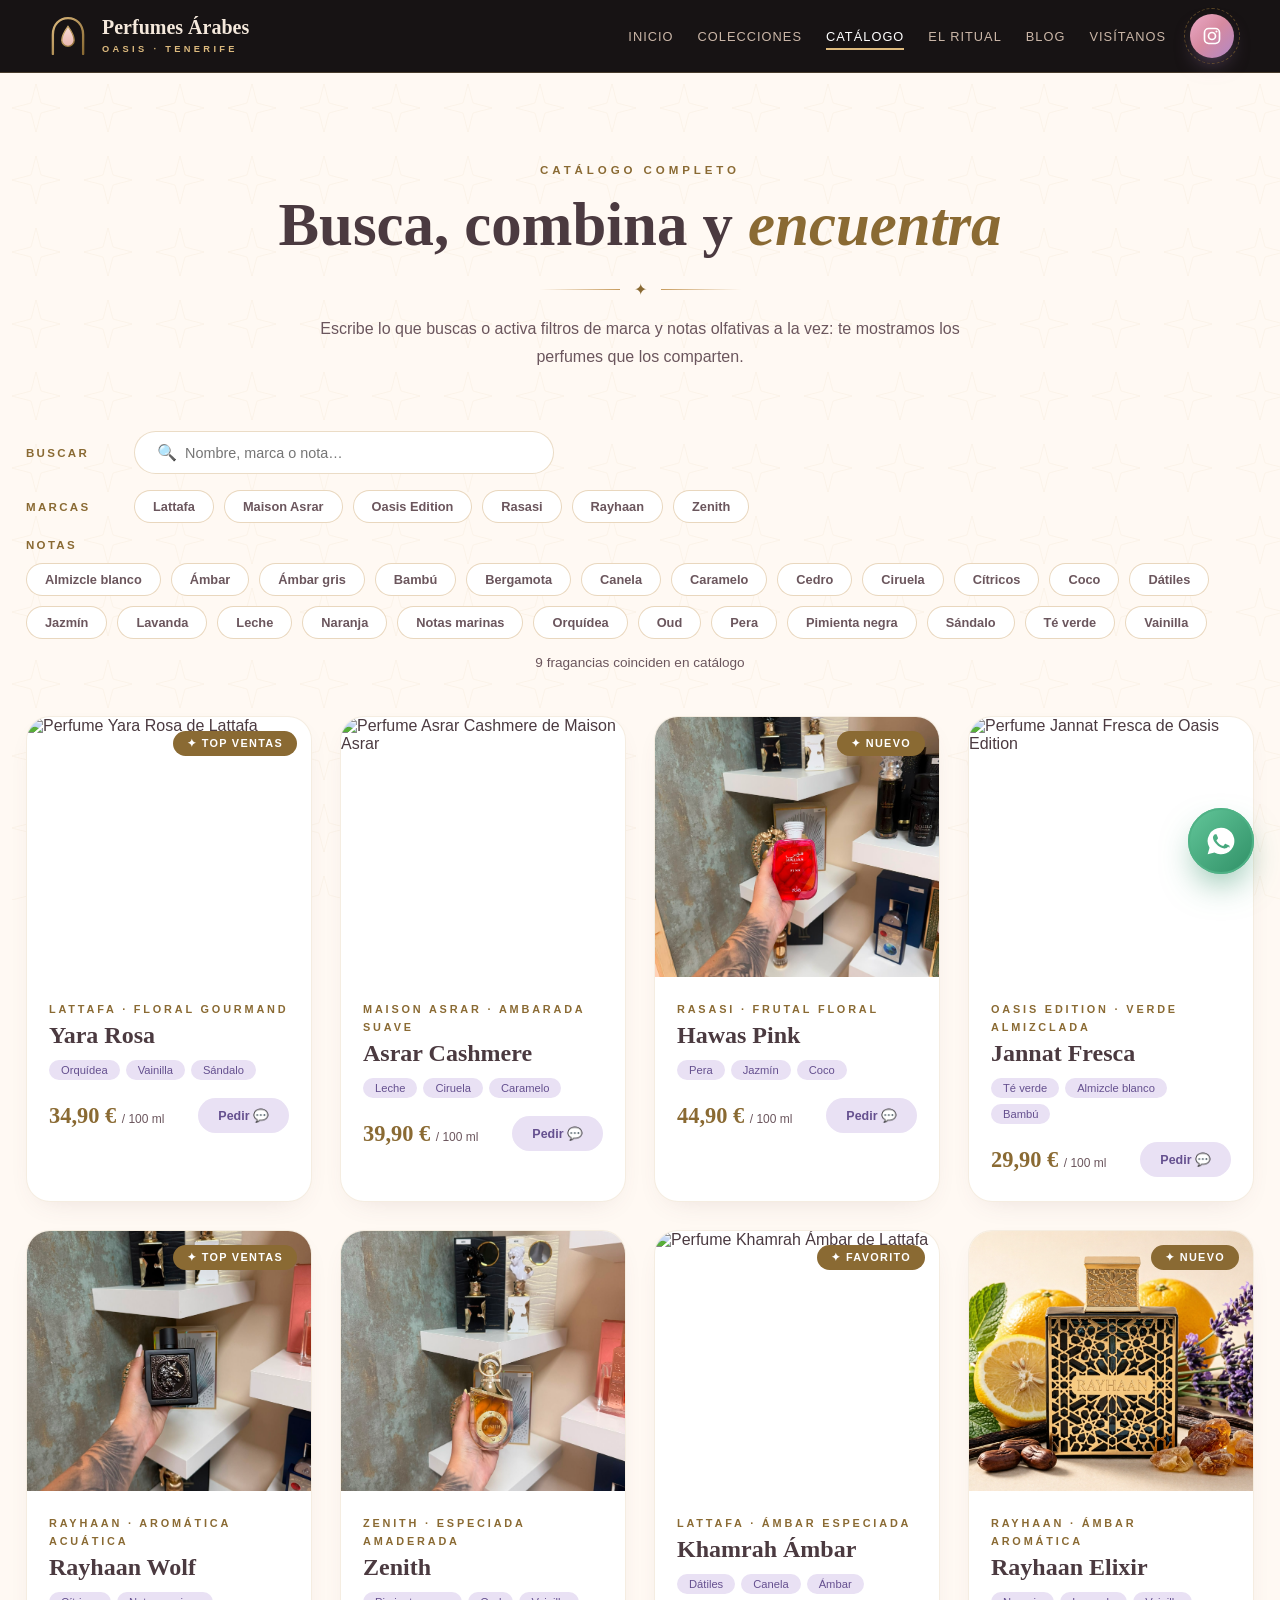
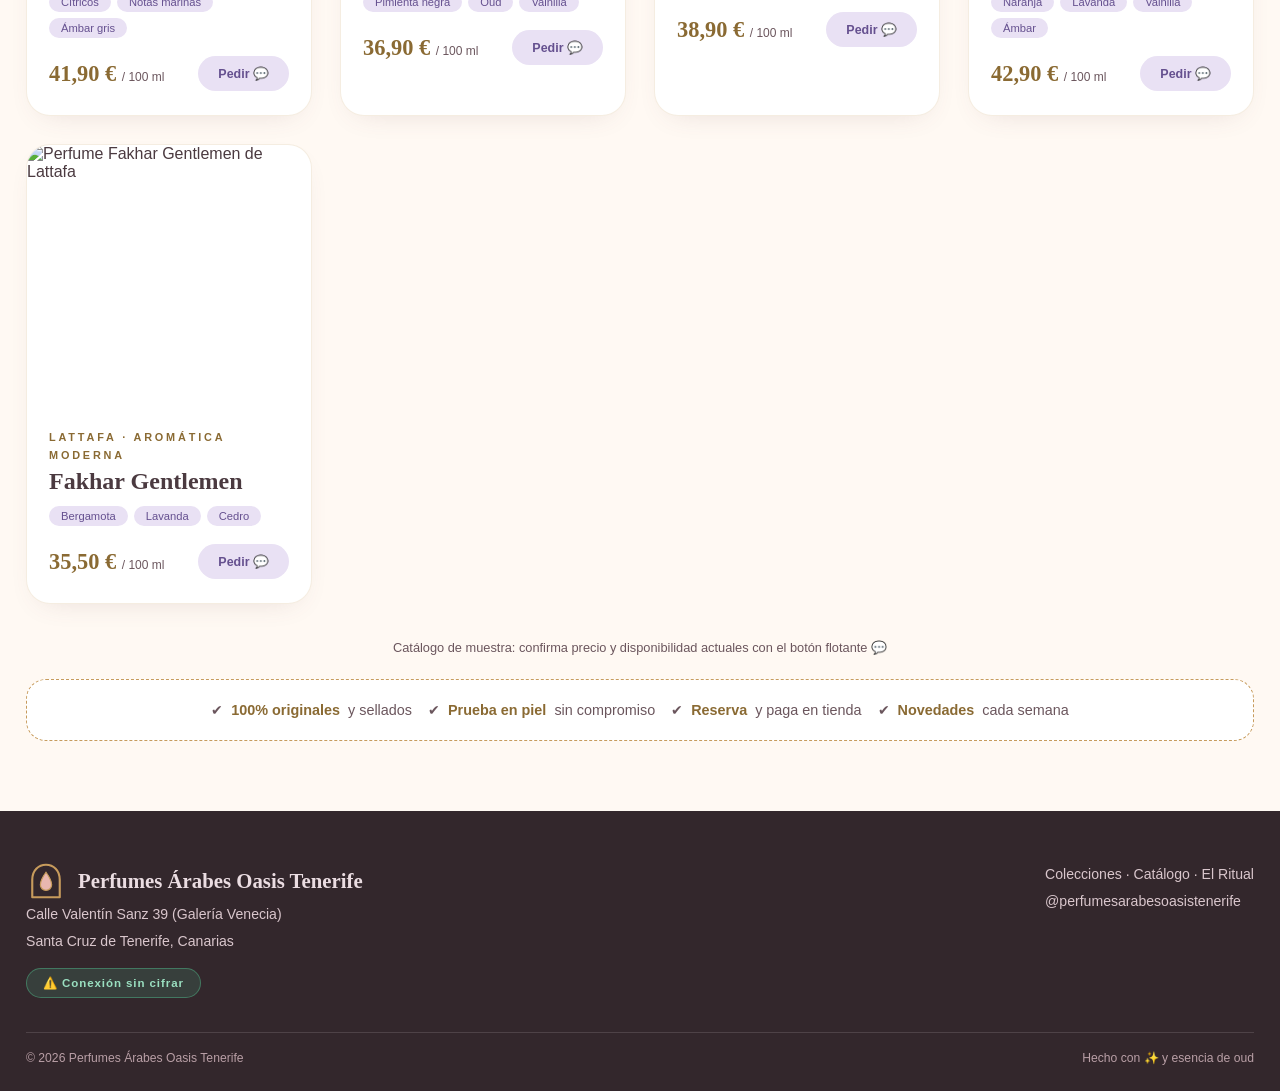
==== commit e7768a1e: "Update catalogo.html" ====
--- a/catalogo.html
+++ b/catalogo.html
@@ -93,7 +93,7 @@
   <span class="tip">¿Te asesoramos? 💬</span>
   <svg viewBox="0 0 24 24"><path d="M12 2a10 10 0 0 0-8.6 15.1L2 22l5.1-1.3A10 10 0 1 0 12 2Zm5.3 14.1c-.2.7-1.3 1.3-1.9 1.4-.5.1-1.1.2-3.4-.7-2.9-1.2-4.7-4.1-4.9-4.3-.1-.2-1.1-1.5-1.1-2.9s.7-2 1-2.3c.2-.3.5-.3.7-.3h.5c.2 0 .4 0 .6.4l.9 2.1c.1.2.1.4 0 .6l-.4.6-.5.5c-.1.2-.3.3-.1.6.2.3.8 1.4 1.8 2.2 1.3 1.1 2.3 1.5 2.7 1.6.3.2.5.1.7-.1l1-1.2c.2-.3.4-.2.7-.1l2.1 1c.3.2.5.3.6.4.1.2.1.8-.1 1.5Z"/></svg>
 </a>
-<script src="productos.js"></script>
+<script src="productos.js?v=2"></script>
 <script>
 const WA_NUM = "34600000000"; /* ⚠️ número real */
 document.getElementById("waFlotante").href = "https://wa.me/" + WA_NUM + "?text=" + encodeURIComponent("¡Hola Perfumes Árabes Oasis Tenerife! ✨ Me gustaría hacer una consulta.");
@@ -155,4 +155,4 @@
 document.getElementById("sslBadge").textContent = location.protocol === "https:" ? "🔒 Conexión segura · Certificado SSL activo" : "⚠️ Conexión sin cifrar";
 </script>
 </body>
-</html>+</html>
--- a/estilos.css
+++ b/estilos.css
@@ -156,3 +156,12 @@
 }
 @media(prefers-reduced-motion:reduce){*,*::before,*::after{animation:none!important;transition:none!important}.reveal{opacity:1;transform:none}}
 .btn-ig-circ .tip-ig{display:none}
+/* ══ BARRA SUPERIOR NEGRA ══ */
+header{background:#171314;border-bottom:1px solid rgba(221,186,126,.25)}
+header.scrolled{background:rgba(23,19,20,.94)}
+.logo-nombre b{color:#F5E9DC}
+.logo-nombre span{color:#DDBA7E}
+.nav-links a{color:#CBB7A8}
+.nav-links a:hover,.nav-links a.actual{color:#FFFFFF}
+.nav-links a::after{background:#DDBA7E}
+.burger i{background:#F5E9DC}
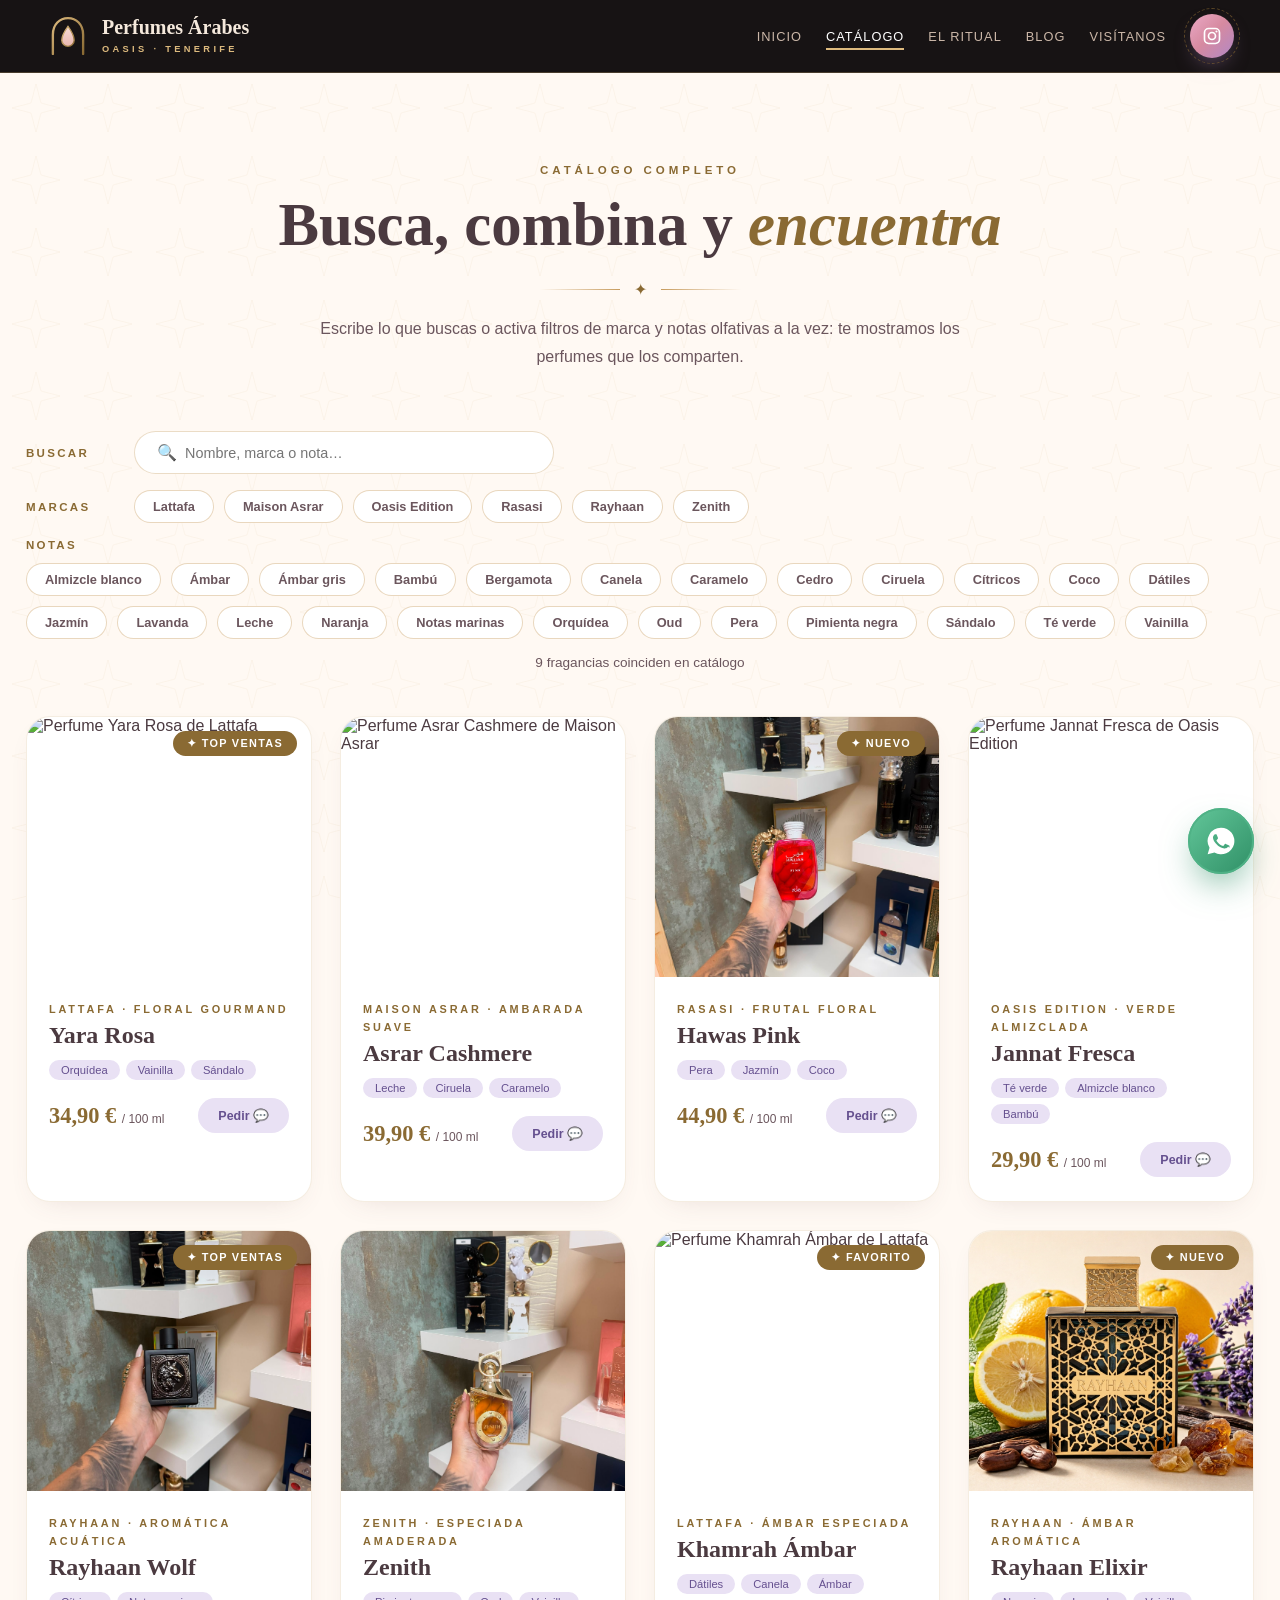
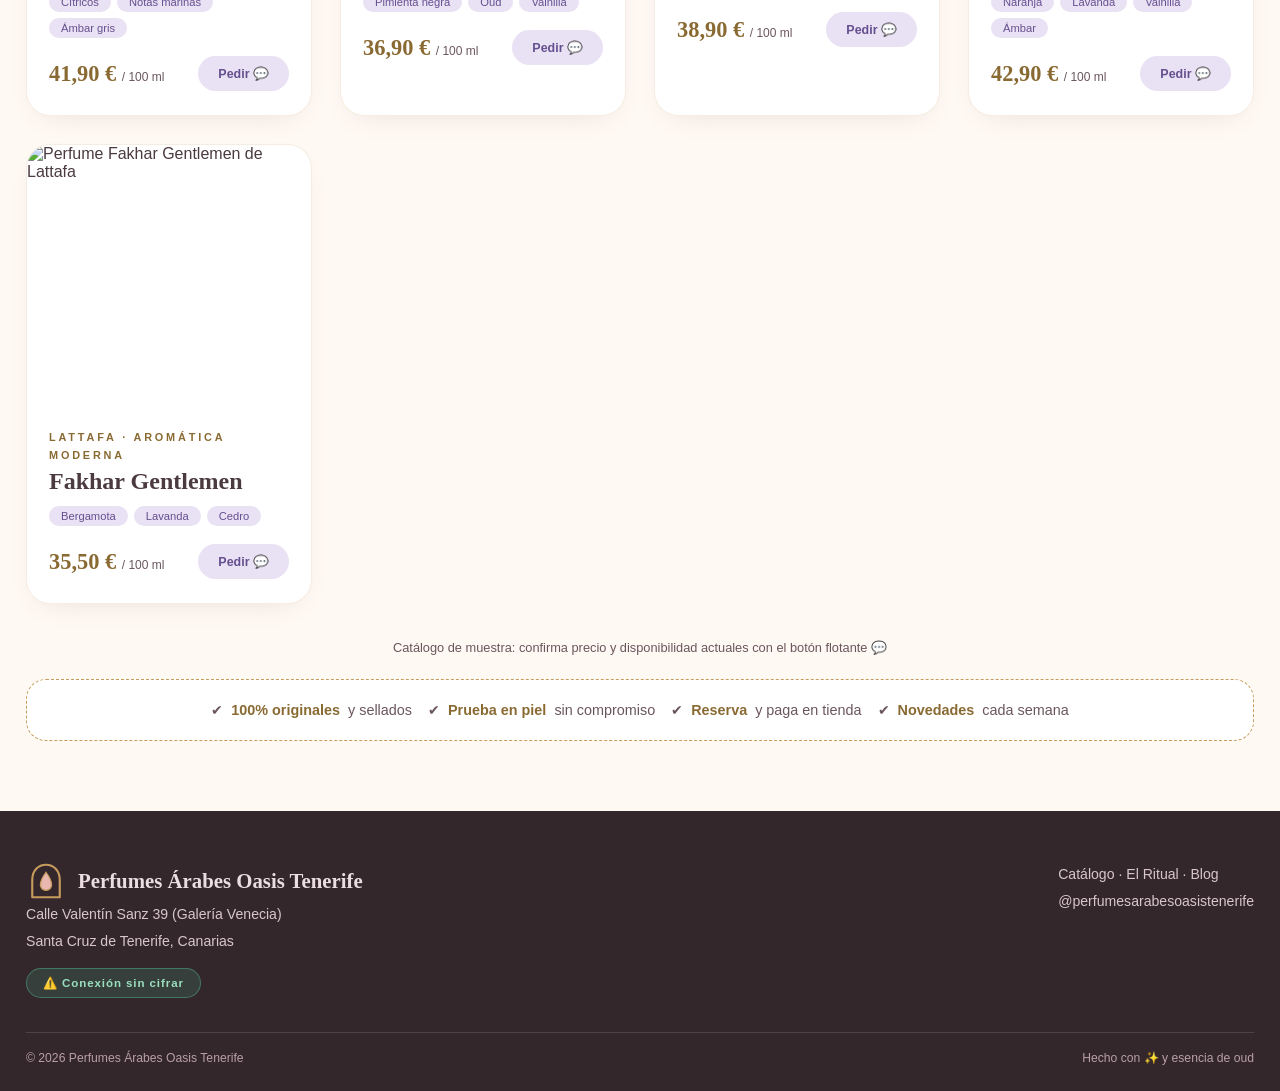
==== commit 1dafe546: "Add files via upload" ====
--- a/catalogo.html
+++ b/catalogo.html
@@ -1,12 +1,12 @@
 <!DOCTYPE html>
-<!-- GUARDAR COMO: catalogo.html · buscador + filtros por marca y notas -->
+<!-- GUARDAR COMO: catalogo.html -->
 <html lang="es">
 <head>
 <meta charset="UTF-8">
 <meta name="viewport" content="width=device-width, initial-scale=1.0">
 <title>Catálogo de perfumes árabes | Perfumes Árabes Oasis Tenerife</title>
-<meta name="description" content="Catálogo completo de perfumes árabes originales en Tenerife. Busca por nombre, marca o notas olfativas combinadas: Lattafa, Rasasi, Rayhaan y más.">
-<link rel="icon" href="data:image/svg+xml,<svg xmlns='http://www.w3.org/2000/svg' viewBox='0 0 64 64'><rect width='64' height='64' rx='14' fill='%23FFF9F3'/><path d='M14 52V30C14 17 22 10 32 10s18 7 18 20v22' stroke='%238A6A33' stroke-width='4' fill='none' stroke-linecap='round'/><path d='M32 22c5 7 7 11 7 15a7 7 0 1 1-14 0c0-4 2-8 7-15z' fill='%23E9B7B0'/></svg>">
+<meta name="description" content="Catálogo completo de perfumes árabes originales en Tenerife. Busca por nombre, marca o notas olfativas combinadas: Lattafa, Rasasi, Rayhaan, Zenith y más.">
+<link rel="icon" href="data:image/svg+xml,<svg xmlns='http://www.w3.org/2000/svg' viewBox='0 0 64 64'><rect width='64' height='64' rx='14' fill='%23171314'/><path d='M14 52V30C14 17 22 10 32 10s18 7 18 20v22' stroke='%23DDBA7E' stroke-width='4' fill='none' stroke-linecap='round'/><path d='M32 22c5 7 7 11 7 15a7 7 0 1 1-14 0c0-4 2-8 7-15z' fill='%23E9B7B0'/></svg>">
 <link rel="stylesheet" href="https://cdn.jsdelivr.net/npm/@fontsource/fraunces@5/600.css">
 <link rel="stylesheet" href="https://cdn.jsdelivr.net/npm/@fontsource/fraunces@5/700.css">
 <link rel="stylesheet" href="https://cdn.jsdelivr.net/npm/@fontsource/fraunces@5/600-italic.css">
@@ -36,7 +36,6 @@
     </a>
     <div class="nav-links" id="navLinks">
       <a href="index.html">Inicio</a>
-      <a href="colecciones.html">Colecciones</a>
       <a href="catalogo.html" class="actual">Catálogo</a>
       <a href="ritual.html">El Ritual</a>
       <a href="blog.html">Blog</a>
@@ -83,7 +82,7 @@
       <span class="ssl-badge" id="sslBadge">🔒 Comprobando conexión…</span>
     </div>
     <div>
-      <p><a href="colecciones.html">Colecciones</a> · <a href="catalogo.html">Catálogo</a> · <a href="ritual.html">El Ritual</a><br>
+      <p><a href="catalogo.html">Catálogo</a> · <a href="ritual.html">El Ritual</a> · <a href="blog.html">Blog</a><br>
       <a href="https://www.instagram.com/perfumesarabesoasistenerife/" target="_blank" rel="noopener">@perfumesarabesoasistenerife</a></p>
     </div>
   </div>
@@ -95,7 +94,7 @@
 </a>
 <script src="productos.js?v=2"></script>
 <script>
-const WA_NUM = "34600000000"; /* ⚠️ número real */
+const WA_NUM = "34600000000";
 document.getElementById("waFlotante").href = "https://wa.me/" + WA_NUM + "?text=" + encodeURIComponent("¡Hola Perfumes Árabes Oasis Tenerife! ✨ Me gustaría hacer una consulta.");
 const selMarcas = new Set(), selNotas = new Set();
 let texto = "";
@@ -155,4 +154,4 @@
 document.getElementById("sslBadge").textContent = location.protocol === "https:" ? "🔒 Conexión segura · Certificado SSL activo" : "⚠️ Conexión sin cifrar";
 </script>
 </body>
-</html>
+</html>
